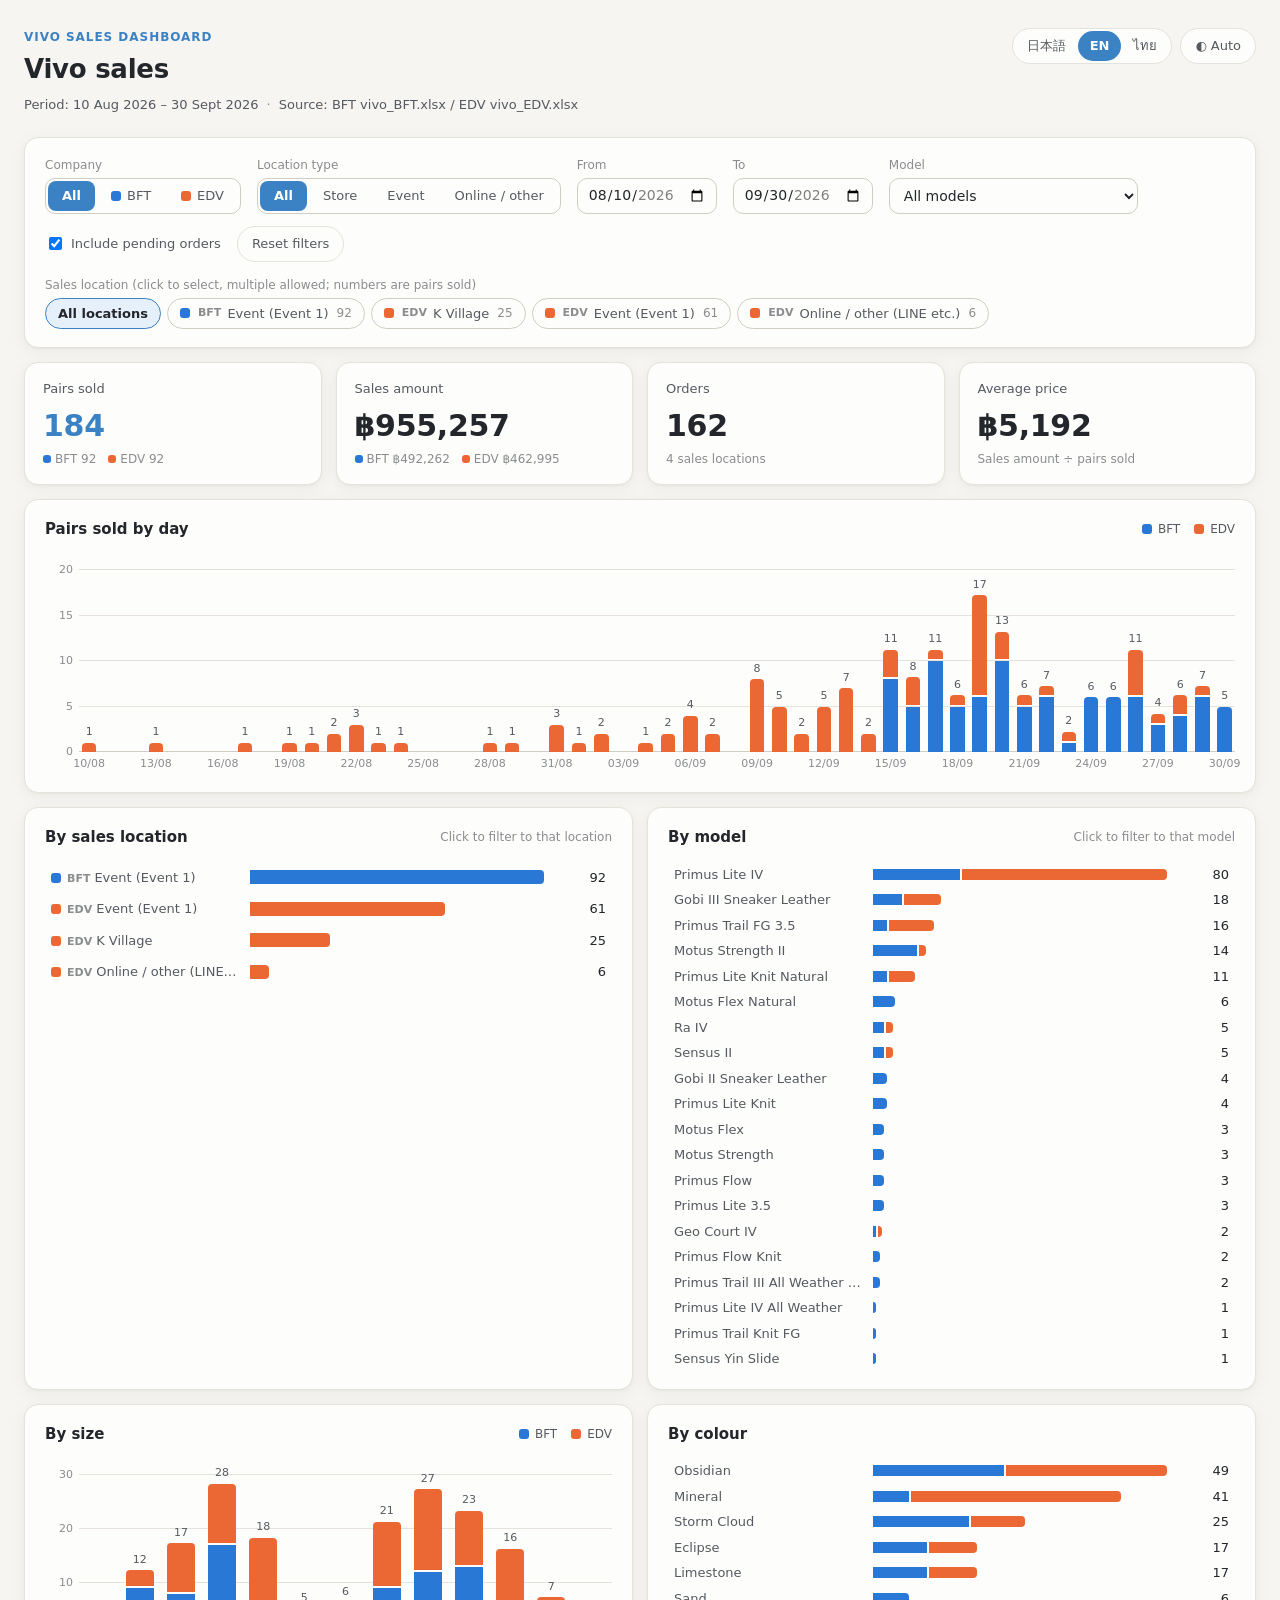
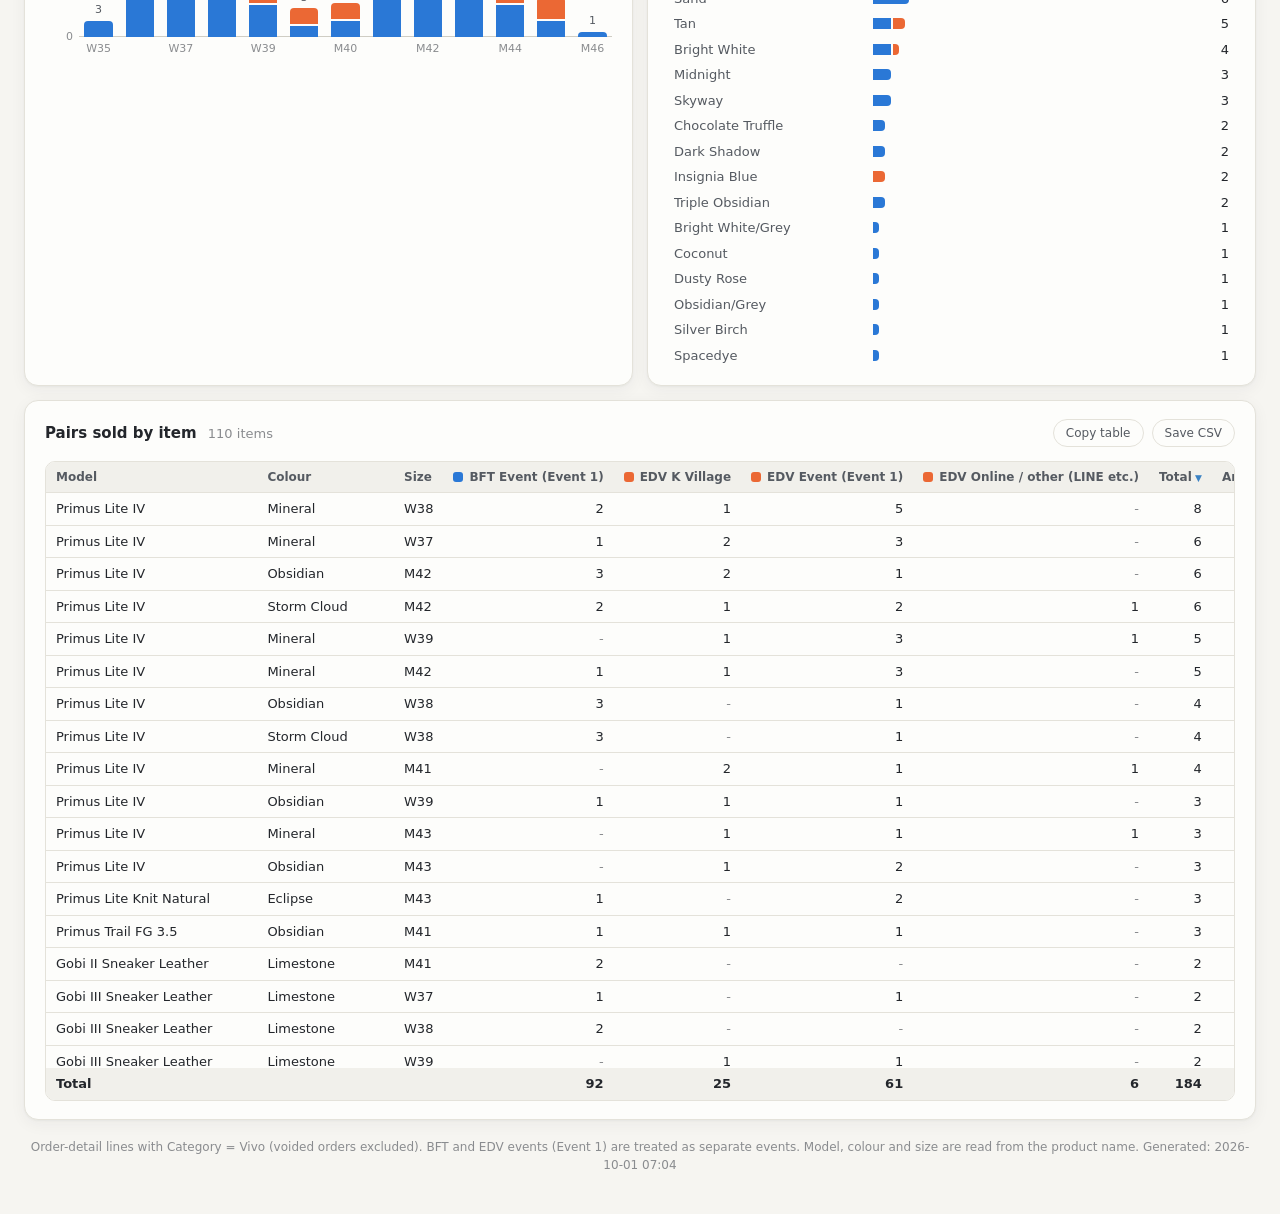
==== src/vivo.html @ 9705f822 "Vivo sales dashboard for BFT and EDV Static dashboard served by Vercel from site/index.html. Shows V" ====
<!doctype html>
<html lang="ja">
<head>
  <meta charset="utf-8">
  <meta name="viewport" content="width=device-width, initial-scale=1">
  <title>Vivo Sales Dashboard</title>
  <meta name="description" content="Vivo sales by company (BFT / EDV) and sales location">
  <link rel="icon" href="data:image/svg+xml,<svg xmlns='http://www.w3.org/2000/svg' viewBox='0 0 32 32'><rect width='32' height='32' rx='8' fill='%23eb6834'/><rect x='7' y='16' width='4' height='9' rx='1.5' fill='white'/><rect x='14' y='10' width='4' height='15' rx='1.5' fill='white'/><rect x='21' y='13' width='4' height='12' rx='1.5' fill='white'/></svg>">
  <link rel="stylesheet" href="style.css?v=20261001">
  <link rel="stylesheet" href="vivo.css?v=20261001">
</head>
<body>
  <div class="page vivo">
    <header class="top">
      <div>
        <p class="eyebrow">Vivo Sales Dashboard</p>
        <h1 data-i18n="h1"></h1>
        <p class="sub"><span id="period" data-i18n="loading"></span><span class="dot">·</span><span id="source"></span></p>
      </div>
      <div class="top-actions">
        <div class="lang-switch" role="group" data-i18n-aria="lang.aria">
          <button type="button" data-lang="ja" lang="ja">日本語</button>
          <button type="button" data-lang="en" lang="en">EN</button>
          <button type="button" data-lang="th" lang="th">ไทย</button>
        </div>
        <button id="themeToggle" class="ghost" type="button" data-i18n-aria="theme.aria">
          <span aria-hidden="true">◐</span> <span id="themeLabel"></span>
        </button>
      </div>
    </header>

    <section class="card vf" role="search" data-i18n-aria="f.aria">
      <div class="vf-row">
        <div class="vf-group">
          <span class="vf-label" data-i18n="f.company"></span>
          <div class="seg" id="segCompany">
            <button type="button" data-v="" data-i18n="all"></button>
            <button type="button" data-v="BFT"><i class="sw" data-co="BFT"></i>BFT</button>
            <button type="button" data-v="EDV"><i class="sw" data-co="EDV"></i>EDV</button>
          </div>
        </div>
        <div class="vf-group">
          <span class="vf-label" data-i18n="f.type"></span>
          <div class="seg" id="segType">
            <button type="button" data-v="" data-i18n="all"></button>
            <button type="button" data-v="store" data-i18n="type.store"></button>
            <button type="button" data-v="event" data-i18n="type.event"></button>
            <button type="button" data-v="online" data-i18n="type.online"></button>
          </div>
        </div>
        <label class="vf-group">
          <span class="vf-label" data-i18n="f.from"></span>
          <input type="date" id="dFrom" class="vf-input">
        </label>
        <label class="vf-group">
          <span class="vf-label" data-i18n="f.to"></span>
          <input type="date" id="dTo" class="vf-input">
        </label>
        <label class="vf-group">
          <span class="vf-label" data-i18n="f.model"></span>
          <select id="fModel" class="vf-input"></select>
        </label>
        <label class="check-toggle"><input type="checkbox" id="incPending" checked> <span data-i18n="f.pending"></span></label>
        <button id="reset" class="ghost" type="button" data-i18n="reset"></button>
      </div>
      <div class="vf-group vf-locs">
        <span class="vf-label"><span data-i18n="f.loc"></span> <span class="hint" data-i18n="f.locHint"></span></span>
        <div class="loc-chips" id="locChips"></div>
      </div>
    </section>

    <section class="kpis">
      <div class="kpi kpi-main">
        <p class="kpi-label" data-i18n="kpi.qty"></p>
        <p class="kpi-value" id="kQty">–</p>
        <p class="kpi-note" id="kQtyNote"></p>
      </div>
      <div class="kpi">
        <p class="kpi-label" data-i18n="kpi.amount"></p>
        <p class="kpi-value" id="kAmt">–</p>
        <p class="kpi-note" id="kAmtNote"></p>
      </div>
      <div class="kpi">
        <p class="kpi-label" data-i18n="kpi.orders"></p>
        <p class="kpi-value" id="kOrders">–</p>
        <p class="kpi-note" id="kOrdersNote"></p>
      </div>
      <div class="kpi">
        <p class="kpi-label" data-i18n="kpi.avg"></p>
        <p class="kpi-value" id="kAvg">–</p>
        <p class="kpi-note" data-i18n="kpi.avgNote"></p>
      </div>
    </section>

    <section class="card vc">
      <div class="card-head">
        <h2 data-i18n="c.daily"></h2>
        <div class="legend" aria-hidden="true">
          <span><i class="sw" data-co="BFT"></i>BFT</span><span><i class="sw" data-co="EDV"></i>EDV</span>
        </div>
      </div>
      <div id="dailyChart" class="vbars"></div>
    </section>

    <section class="charts vgrid">
      <div class="card">
        <div class="card-head">
          <h2 data-i18n="c.loc"></h2>
          <p class="hint" data-i18n="c.locHint"></p>
        </div>
        <div id="locChart" class="bars"></div>
      </div>
      <div class="card">
        <div class="card-head">
          <h2 data-i18n="c.model"></h2>
          <p class="hint" data-i18n="c.modelHint"></p>
        </div>
        <div id="modelChart" class="bars compact"></div>
      </div>
      <div class="card">
        <div class="card-head">
          <h2 data-i18n="c.size"></h2>
          <div class="legend" aria-hidden="true">
            <span><i class="sw" data-co="BFT"></i>BFT</span><span><i class="sw" data-co="EDV"></i>EDV</span>
          </div>
        </div>
        <div id="sizeChart" class="vbars short"></div>
      </div>
      <div class="card">
        <div class="card-head">
          <h2 data-i18n="c.color"></h2>
        </div>
        <div id="colorChart" class="bars compact"></div>
      </div>
    </section>

    <section class="card">
      <div class="card-head">
        <h2><span data-i18n="t.title"></span> <span class="count" id="tCount"></span></h2>
        <div class="head-actions">
          <button id="copyTable" class="ghost small" type="button" data-i18n="copy"></button>
          <button id="dlCsv" class="ghost small" type="button" data-i18n="csv"></button>
        </div>
      </div>
      <div class="vtable-wrap">
        <table class="vtable">
          <thead id="tHead"></thead>
          <tbody id="tBody"></tbody>
          <tfoot id="tFoot"></tfoot>
        </table>
      </div>
    </section>

    <footer class="foot" id="foot"></footer>
  </div>
  <div id="tip" class="tip" role="tooltip" hidden></div>
  <script src="vivo.js?v=20261001"></script>
</body>
</html>
---- src/style.css ----
/* =========================================================
   ダッシュボード部分 (やさしい配色)
   ========================================================= */
:root {
  color-scheme: light;
  --page: #f6f5f1;
  --surface: #fdfdfb;
  --surface-2: #f1f0eb;
  --ink: #23262b;
  --ink-2: #555a61;
  --muted: #8a8c8f;
  --line: #e4e2da;
  --line-strong: #cfcdc4;
  --accent: #3b82c4;
  --accent-soft: #e5f0fb;
  --bar: #6da7ec;
  --bar-hover: #3987e5;
  --crit: #d03b3b;
  --warn: #d99100;
  --shadow: 0 1px 2px rgba(30, 40, 50, .04), 0 4px 16px rgba(30, 40, 50, .05);
  --radius: 14px;
}
@media (prefers-color-scheme: dark) {
  :root:not([data-theme="light"]) {
    color-scheme: dark;
    --page: #121314; --surface: #1b1c1e; --surface-2: #232427;
    --ink: #eceae4; --ink-2: #c3c2b7; --muted: #8d8c86;
    --line: #2d2e30; --line-strong: #3b3c3f;
    --accent: #6da7ec; --accent-soft: #1d2a3a;
    --bar: #3987e5; --bar-hover: #6da7ec;
    --crit: #e66767; --warn: #fab219;
    --shadow: 0 1px 2px rgba(0, 0, 0, .3);
  }
}
:root[data-theme="dark"] {
  color-scheme: dark;
  --page: #121314; --surface: #1b1c1e; --surface-2: #232427;
  --ink: #eceae4; --ink-2: #c3c2b7; --muted: #8d8c86;
  --line: #2d2e30; --line-strong: #3b3c3f;
  --accent: #6da7ec; --accent-soft: #1d2a3a;
  --bar: #3987e5; --bar-hover: #6da7ec;
  --crit: #e66767; --warn: #fab219;
  --shadow: 0 1px 2px rgba(0, 0, 0, .3);
}

* { box-sizing: border-box; }
html, body { margin: 0; }
body {
  background: var(--page);
  color: var(--ink);
  font-family: system-ui, -apple-system, "Segoe UI", "Hiragino Sans", "Noto Sans JP", "Noto Sans Thai", "Leelawadee UI", "Thonburi", sans-serif;
  font-size: 14px;
  line-height: 1.5;
  -webkit-font-smoothing: antialiased;
}
h1, h2, p { margin: 0; }
button, select, input { font: inherit; color: inherit; }

.page { max-width: 1800px; margin: 0 auto; padding: 28px 24px 40px; }

.top { display: flex; justify-content: space-between; align-items: flex-start; gap: 16px; margin-bottom: 22px; }
.top-actions { display: flex; gap: 8px; flex-wrap: wrap; justify-content: flex-end; }
.eyebrow { font-size: 12px; letter-spacing: .08em; text-transform: uppercase; color: var(--accent); font-weight: 600; }
h1 { font-size: 26px; font-weight: 700; margin: 4px 0 6px; letter-spacing: -.01em; }
.sub { color: var(--ink-2); font-size: 13px; }
.alloc-note {
  display: inline-block; margin-top: 8px; font-size: 12px; color: #1f5f3a; background: #e3f4ea;
  border: 1px solid #b7e0c6; border-radius: 999px; padding: 3px 12px;
}
.alloc-note[hidden] { display: none; }
.sub .dot { margin: 0 8px; color: var(--muted); }

.ghost {
  display: inline-flex; align-items: center; gap: 4px;
  background: var(--surface); border: 1px solid var(--line); border-radius: 999px;
  padding: 7px 14px; cursor: pointer; color: var(--ink-2); white-space: nowrap; text-decoration: none; font-size: 13px;
}
.ghost:hover { background: var(--accent-soft); border-color: var(--accent); color: var(--ink); }
.ghost.small { padding: 4px 12px; font-size: 12px; }

.card {
  background: var(--surface); border: 1px solid var(--line); border-radius: var(--radius);
  box-shadow: var(--shadow); padding: 18px 20px;
}
.card-head { display: flex; justify-content: space-between; align-items: center; gap: 12px; flex-wrap: wrap; margin-bottom: 14px; }
.card-head h2 { font-size: 15px; font-weight: 650; }
.hint { font-size: 12px; color: var(--muted); }
.count { font-weight: 500; color: var(--muted); font-size: 13px; margin-left: 6px; }

.head-actions { display: flex; align-items: center; gap: 8px; flex-wrap: wrap; }
.ret-info { font-size: 12px; color: var(--ink-2); background: #fff2cc; border-radius: 999px; padding: 3px 10px; color: #7f6000; }
.ret-info:empty { display: none; }
.primary {
  display: inline-flex; align-items: center; gap: 4px; cursor: pointer; white-space: nowrap;
  background: var(--accent); color: #fff; border: 1px solid var(--accent); border-radius: 999px;
  padding: 7px 18px; font-size: 13px; font-weight: 600;
}
.primary.small { padding: 4px 16px; font-size: 12px; }
.primary:hover:not(:disabled) { filter: brightness(1.08); }
.primary:disabled { background: var(--surface-2); color: var(--muted); border-color: var(--line); cursor: default; }
.save-state { font-size: 12px; color: var(--muted); }
.sync-state { font-size: 12px; color: var(--muted); display: inline-flex; align-items: center; gap: 5px; }
.sync-state::before { content: ""; width: 8px; height: 8px; border-radius: 50%; background: var(--muted); }
.sync-state.shared::before { background: #1f9d55; box-shadow: 0 0 0 3px rgba(31,157,85,.18); }
.sync-state.error { color: var(--crit); }
.sync-state.error::before { background: var(--crit); }
.sync-state.flash { color: #1f7a45; font-weight: 600; }
.save-state.dirty { color: #b45309; font-weight: 600; }
.save-state.dirty::before { content: "● "; }
.ret-hint { font-size: 12px; color: var(--muted); margin: -4px 0 10px; }

/* 言語切り替え */
.lang-switch { display: inline-flex; border: 1px solid var(--line); border-radius: 999px; background: var(--surface); padding: 2px; }
.lang-switch button {
  border: 0; background: none; cursor: pointer; padding: 5px 12px; border-radius: 999px; font-size: 13px; color: var(--ink-2);
}
.lang-switch button:hover { color: var(--ink); background: var(--surface-2); }
.lang-switch button[aria-pressed="true"] { background: var(--accent); color: #fff; font-weight: 600; }

/* 見出しの ▼ フィルター (Excel のオートフィルター風) */
.sheet thead th { position: sticky; }
.sheet .af {
  position: absolute; right: 2px; bottom: 3px; width: 15px; height: 15px; padding: 0; margin: 0;
  display: inline-flex; align-items: center; justify-content: center; cursor: pointer;
  background: #f2f2f2; border: 1px solid #a6a6a6; border-radius: 2px;
}
.sheet .af svg { width: 10px; height: 10px; fill: #404040; }
.sheet .af .af-funnel { display: none; }
.sheet .af:hover { background: #ffffff; }
.sheet .af.on { background: #ffd966; border-color: #bf8f00; }
.sheet .af.on .af-arrow { display: none; }
.sheet .af.on .af-funnel { display: block; }
.sheet thead tr.h1 th[rowspan] { padding-right: 18px; }
.sheet thead tr.h1 th.grp { padding-right: 18px; }  /* 拠点の ▼ (表示する拠点を選ぶ) */
.sheet thead tr.h2 th { padding-right: 18px; }
.sheet thead tr.h2 th.ret-h { padding-right: 3px; }

.af-hint { font-size: 12px; color: var(--muted); margin: -6px 0 10px; }
.chips { display: flex; flex-wrap: wrap; align-items: center; gap: 6px; margin: 0 0 10px; font-size: 12px; }
.chips-label { color: var(--muted); }
.chip {
  display: inline-flex; align-items: center; gap: 4px; background: #fff2cc; color: #5c4600;
  border: 1px solid #f1d27a; border-radius: 999px; padding: 2px 4px 2px 10px;
}
.chip b { font-weight: 600; }
.chip button { border: 0; background: none; cursor: pointer; color: #7f6000; font-size: 14px; line-height: 1; padding: 0 4px; border-radius: 999px; }
.chip button:hover { background: #f1d27a; }
.chip-clear { border: 0; background: none; color: var(--accent); cursor: pointer; font-size: 12px; text-decoration: underline; }

.af-pop {
  position: fixed; z-index: 60; width: 280px; background: var(--surface); color: var(--ink);
  border: 1px solid var(--line-strong); border-radius: 10px; box-shadow: 0 10px 30px rgba(0,0,0,.18);
  padding: 10px; font-size: 13px;
}
.af-head { font-weight: 650; margin-bottom: 8px; }
.af-search { width: 100%; height: 30px; border: 1px solid var(--line-strong); border-radius: 8px; padding: 0 8px; background: var(--surface); margin-bottom: 6px; }
.af-list { max-height: 260px; overflow: auto; border: 1px solid var(--line); border-radius: 8px; padding: 4px 0; }
.af-list label { display: flex; align-items: center; gap: 6px; padding: 3px 10px; cursor: pointer; }
.af-list label:hover { background: var(--surface-2); }
.af-list label[hidden] { display: none; }
.af-list label span { flex: 1; overflow: hidden; text-overflow: ellipsis; white-space: nowrap; }
.af-list label em { font-style: normal; color: var(--muted); font-size: 11px; }
.af-list .af-all { border-bottom: 1px solid var(--line); margin-bottom: 2px; font-weight: 600; }
.af-num { display: flex; flex-direction: column; gap: 6px; padding: 2px 2px 4px; }
.af-num label { display: flex; align-items: center; gap: 6px; cursor: pointer; }
.af-range { display: flex; align-items: center; gap: 6px; padding-left: 22px; }
.af-range input { width: 90px; height: 30px; border: 1px solid var(--line-strong); border-radius: 8px; padding: 0 8px; background: var(--surface); }
.af-foot { display: flex; align-items: center; gap: 6px; margin-top: 10px; }
.af-foot span { flex: 1; }

/* 範囲選択 (Excel と同じ緑の枠) */
.sheet tbody td { cursor: cell; }
.sheet tbody td.sel { background-color: #d9eadf !important; }
.sheet tbody td.ret.sel { background-color: #e6efcf !important; }
.sheet tbody td.sel {
  --st: 0px; --sb: 0px; --sl: 0px; --sr: 0px;
  box-shadow: inset 0 var(--st) 0 #217346, inset 0 calc(-1 * var(--sb)) 0 #217346,
              inset var(--sl) 0 0 #217346, inset calc(-1 * var(--sr)) 0 0 #217346;
}
.sheet tbody td.sel-t { --st: 2px; }
.sheet tbody td.sel-b { --sb: 2px; }
.sheet tbody td.sel-l { --sl: 2px; }
.sheet tbody td.sel-r { --sr: 2px; }
body.selecting, body.selecting * { user-select: none; -webkit-user-select: none; }
.sel-bar {
  position: fixed; left: 50%; bottom: 16px; transform: translateX(-50%); z-index: 70;
  display: flex; align-items: center; gap: 16px; flex-wrap: wrap; justify-content: center;
  background: #217346; color: #fff; border-radius: 999px; padding: 8px 10px 8px 20px;
  box-shadow: 0 8px 24px rgba(0,0,0,.25); font-size: 13px; max-width: calc(100vw - 32px);
}
.sel-bar b { font-size: 15px; font-variant-numeric: tabular-nums; }
.sel-bar .sel-size, .sel-bar .sel-copy { opacity: .75; font-size: 12px; }
.sel-bar.copied .sel-copy { opacity: 1; font-weight: 700; }
.sel-bar button { border: 0; background: rgba(255,255,255,.18); color: #fff; width: 26px; height: 26px; border-radius: 999px; cursor: pointer; font-size: 16px; line-height: 1; }
.sel-bar button:hover { background: rgba(255,255,255,.3); }
@media (max-width: 560px) { .sel-bar .sel-copy { display: none; } }

/* tabs */
.tabs { display: flex; gap: 4px; margin-bottom: 14px; border-bottom: 1px solid var(--line-strong); }
.tab {
  border: 0; background: none; cursor: pointer; padding: 10px 18px; font-size: 14px; font-weight: 600; color: var(--muted);
  border-bottom: 3px solid transparent; margin-bottom: -1px;
}
.tab:hover { color: var(--ink); }
.tab[aria-selected="true"] { color: var(--accent); border-bottom-color: var(--accent); }
.view[hidden] { display: none; }
.view-note { font-size: 12px; color: var(--muted); margin-bottom: 10px; }
.view-note:empty { display: none; }

/* KPI */
.kpis { display: grid; grid-template-columns: repeat(4, minmax(0, 1fr)); gap: 14px; margin-bottom: 14px; }
.kpi {
  display: block; text-align: left; width: 100%;
  background: var(--surface); border: 1px solid var(--line); border-radius: var(--radius); box-shadow: var(--shadow); padding: 16px 18px;
}
.kpi > span { display: block; }
.kpi-btn { cursor: pointer; }
.kpi-btn:hover { border-color: var(--accent); }
.kpi-btn[aria-pressed="true"] { border-color: var(--accent); background: var(--accent-soft); }
.kpi-label { color: var(--ink-2); font-size: 13px; display: flex !important; align-items: center; gap: 6px; }
.kpi-value { font-size: 30px; font-weight: 700; margin: 4px 0 2px; letter-spacing: -.01em; }
.kpi-note { color: var(--muted); font-size: 12px; }
.status-ic { font-size: 11px; }
.status-ic.crit { color: var(--crit); }
.status-ic.warn { color: var(--warn); }

/* charts */
.charts { display: grid; grid-template-columns: minmax(0, 1fr) minmax(0, 1.25fr); gap: 14px; margin-bottom: 14px; }
.bars { display: flex; flex-direction: column; gap: 2px; }
.bar-row {
  display: grid; grid-template-columns: minmax(96px, 34%) 1fr 52px; align-items: center; gap: 10px;
  padding: 5px 6px; border-radius: 8px; cursor: pointer; border: 0; background: none; text-align: left; width: 100%;
}
.bar-row:hover, .bar-row:focus-visible { background: var(--surface-2); outline: none; }
.bar-row.active { background: var(--accent-soft); }
.bar-label { font-size: 13px; color: var(--ink-2); white-space: nowrap; overflow: hidden; text-overflow: ellipsis; }
.bar-track { display: block; height: 14px; }
.bar-fill { display: block; height: 100%; background: var(--bar); border-radius: 0 4px 4px 0; min-width: 2px; transition: width .35s ease, background .15s; }
.bar-row:hover .bar-fill, .bar-row.active .bar-fill { background: var(--bar-hover); }
.bar-val { font-size: 13px; text-align: right; font-variant-numeric: tabular-nums; }
.bars.compact .bar-row { padding: 2px 6px; }
.bars.compact .bar-track { height: 11px; }

/* filters */
.filters { display: flex; flex-wrap: wrap; gap: 10px 12px; align-items: flex-end; margin-bottom: 14px; }
.field { display: flex; flex-direction: column; gap: 4px; min-width: 130px; }
.field.grow { flex: 1 1 220px; }
.field > span { font-size: 12px; color: var(--muted); }
.field input, .field select {
  height: 36px; padding: 0 10px; border: 1px solid var(--line-strong); border-radius: 10px; background: var(--surface);
}
.field input:focus, .field select:focus { outline: 2px solid var(--accent-soft); border-color: var(--accent); }
.filters .ghost { height: 36px; }
.check-toggle { display: inline-flex; align-items: center; gap: 6px; height: 36px; font-size: 13px; color: var(--ink-2); cursor: pointer; white-space: nowrap; }
.check-toggle[hidden] { display: none; }
/* 複数選択のドロップダウン (モデル・カラー・サイズ) */
.ms {
  display: flex; align-items: center; justify-content: space-between; gap: 8px; width: 100%; min-width: 150px; max-width: 240px;
  height: 36px; padding: 0 10px; border: 1px solid var(--line-strong); border-radius: 10px; background: var(--surface);
  cursor: pointer; text-align: left;
}
.ms .ms-val { overflow: hidden; text-overflow: ellipsis; white-space: nowrap; }
.ms svg { width: 10px; height: 10px; fill: var(--ink-2); flex: none; }
.ms:hover { border-color: var(--accent); }
.ms.on { border-color: #bf8f00; background: #fff8e1; color: #5c4600; font-weight: 600; }
:root[data-theme="dark"] .ms.on { background: #3a3020; color: #fde9a8; }

.tip {
  position: fixed; pointer-events: none; z-index: 50; background: var(--ink); color: var(--surface);
  padding: 7px 10px; border-radius: 8px; font-size: 12px; line-height: 1.45; box-shadow: 0 6px 20px rgba(0,0,0,.18);
  max-width: 260px;
}
.foot { color: var(--muted); font-size: 12px; margin-top: 18px; text-align: center; }

/* =========================================================
   在庫表: Store_Stock_*.xlsx「VFF Shoes Stock」シートの書式をそのまま再現
   (ダークモードでも Excel と同じ白地のまま)
   ========================================================= */
.sheet {
  --x-header: #1f4e78;      /* 見出し (Quantity) */
  --x-header-ret: #bf8f00;  /* 見出し (Return) */
  --x-ret-fill: #fff2cc;    /* Return 列 */
  --x-ret-ink: #0000ff;
  --x-total-fill: #d9e1f2;  /* Total 行 */
  --x-row-border: #d9d9d9;  /* 行の下罫線 */
  --x-gridline: #e1e1e1;    /* Excel の枠線 */
  --row-h: 20px;            /* 14.5pt */
  --head-h: 27px;           /* 20pt */
  --title-h: 25px;          /* 18.5pt */

  color-scheme: light;
  background: #ffffff;
  color: #000000;
  font-family: Calibri, Carlito, "Segoe UI", Arial, sans-serif;
  font-size: 11pt;
  line-height: 1;
  border: 1px solid var(--line-strong);
}
/* 画面幅に収まるよう JS で zoom を設定 (縦・横ともスクロールなし) */
.sheet table { zoom: var(--fit, 1); }
.sheet table { border-collapse: separate; border-spacing: 0; table-layout: fixed; width: max-content; }
.sheet th, .sheet td {
  height: var(--row-h);
  padding: 0 3px;
  white-space: nowrap;
  overflow: hidden;
  border-right: 1px solid var(--x-gridline);
  border-bottom: 1px solid var(--x-row-border);
}
.sheet td.c { text-align: center; }
.sheet td.b { font-weight: 700; }
.sheet td.ret { background: var(--x-ret-fill); color: var(--x-ret-ink); }
.sheet td.ret { padding: 0; }
/* Excel で黄色に塗られていたマス */
.sheet td.hl, .sheet td.ret.hl { background: #ffff00; }
.sheet .ret-in {
  display: block; width: 100%; height: calc(var(--row-h) - 1px); margin: 0; padding: 0 3px;
  border: 0; background: transparent; color: var(--x-ret-ink);
  font: inherit; text-align: center; cursor: cell;
}
.sheet .ret-in:hover { background: #ffe699; }
.sheet .ret-in:focus { outline: 2px solid #217346; outline-offset: -2px; background: #ffffff; cursor: text; }
.sheet .ret-in.invalid { outline: 2px solid #d03b3b; outline-offset: -2px; }

/* ウィンドウ枠の固定 (A5): 1〜4 行目は常に表示 */
.sheet thead tr.title th, .sheet thead tr.asof th {
  position: sticky; z-index: 3; background: #ffffff; text-align: left; font-weight: 400;
  border-right: 0; border-bottom: 1px solid var(--x-gridline);
}
.sheet thead tr.title th { top: 0; height: var(--title-h); font-size: 14pt; font-weight: 700; }
.sheet thead tr.asof th { top: var(--title-h); }
.sheet thead tr.h1 th, .sheet thead tr.h2 th {
  position: sticky; z-index: 2; height: var(--head-h);
  background: var(--x-header); color: #ffffff; font-weight: 700; text-align: center; vertical-align: middle;
  border-right: 1px solid #ffffff; border-bottom: 1px solid #ffffff;
}
.sheet thead tr.h1 th { top: calc(var(--title-h) + var(--row-h)); }
.sheet thead tr.h2 th { top: calc(var(--title-h) + var(--row-h) + var(--head-h)); }
.sheet thead tr.h2 th.ret-h { background: var(--x-header-ret); }
.sheet thead tr.h2 th.rate-h, .sheet thead tr.h2 th.mos-h { background: #2f75b5; font-size: 8.5pt; white-space: normal; line-height: 1.05; padding: 0 1px; }
.sheet td.rate { color: #1f4e78; }
/* 画面用に列を狭くしたので見出しは小さめ・折り返し可 */
.sheet thead tr.h1 th.grp { font-size: 9.5pt; white-space: normal; line-height: 1.05; padding: 0 2px; }
.sheet thead tr.h2 th { font-size: 9pt; padding-left: 1px; }
.sheet thead tr.h2 th.ret-h { padding: 0 1px; }
.sheet tbody td { padding: 0 2px; }
.sheet tbody td.ret { padding: 0; }
.sheet .ret-in { padding: 0 1px; }
.sheet td.mos { color: #1f4e78; font-style: italic; }
.sheet tr.total td { background: var(--x-total-fill); font-weight: 700; }
.sheet td.empty { text-align: center; color: #595959; height: 40px; }

@media (max-width: 960px) {
  .charts { grid-template-columns: 1fr; }
  .kpis { grid-template-columns: repeat(2, minmax(0, 1fr)); }
}
@media (max-width: 560px) {
  .page { padding: 18px 16px 32px; }
  h1 { font-size: 21px; }
  .kpi-value { font-size: 24px; }
  .card { padding: 14px; }
  .field { min-width: calc(50% - 6px); flex: 1 1 calc(50% - 6px); }
  .field.grow { flex-basis: 100%; }
  .top { flex-direction: column; }
  .top-actions { justify-content: flex-start; }
}

@media print {
  body { background: #fff; }
  .top-actions, .kpis, .charts, .filters, #dlCsv, .foot { display: none; }
  .card { border: 0; box-shadow: none; padding: 0; }
  .sel-bar, .tabs, .view-note, .ret-hint, .af-hint, .chips, .head-actions, .sheet .af { display: none; }
  #view-table { display: block !important; }
  .sheet { border: 0; }
  .sheet thead th { position: static; }
  .sheet th, .sheet td { -webkit-print-color-adjust: exact; print-color-adjust: exact; }
}
[hidden] { display: none !important; }

/* 拠点フィルター: Store Total の前に区切り線 */
.af-list label.af-sep { border-top: 1px solid var(--line); margin-top: 4px; padding-top: 6px; }
.af-note { margin: 6px 0 0; font-size: 12px; color: var(--muted); line-height: 1.4; }

/* 詳細タブ: 在庫一覧の使い方 */
.guide { margin-bottom: 16px; }
.guide h2 { font-size: 15px; margin: 0 0 8px; }
.guide .alloc-note { margin: 0 0 12px; }
.guide-list { margin: 0; padding-left: 20px; font-size: 13px; color: var(--ink-2); line-height: 1.6; }
.guide-list li + li { margin-top: 4px; }

/* 返品の受領 */
.recv-btn {
  border: 1px solid #b7e0c6; background: #e3f4ea; color: #1f5f3a; border-radius: 999px;
  font: inherit; font-size: 12px; font-weight: 600; padding: 5px 12px; cursor: pointer;
}
.recv-btn:hover { background: #d2ecdc; }
.recv-btn[hidden] { display: none; }
.recv-dlg {
  width: min(720px, calc(100vw - 32px)); max-height: calc(100vh - 48px); padding: 0;
  border: 1px solid var(--line); border-radius: 14px; background: var(--surface); color: var(--ink);
  box-shadow: 0 16px 48px rgba(0,0,0,.25);
}
.recv-dlg::backdrop { background: rgba(20, 24, 30, .35); }
.recv-inner { display: flex; flex-direction: column; max-height: calc(100vh - 50px); }
.recv-head { display: flex; justify-content: space-between; align-items: center; padding: 16px 20px 0; }
.recv-head h2 { margin: 0; font-size: 18px; }
.recv-x { border: 0; background: none; font-size: 22px; line-height: 1; cursor: pointer; color: var(--ink-2); }
.recv-note { margin: 8px 20px 0; font-size: 13px; color: var(--ink-2); line-height: 1.55; }
.recv-warn { margin: 8px 20px 0; font-size: 13px; color: #8a5a00; background: #fff4d6; border: 1px solid #f0d68a; border-radius: 8px; padding: 6px 10px; }
.recv-warn[hidden] { display: none; }
.recv-body { overflow: auto; padding: 4px 20px 8px; flex: 1; }
.recv-body h3 { font-size: 14px; margin: 14px 0 6px; }
.recv-empty { font-size: 13px; color: var(--muted); }
.link-btn { border: 0; background: none; color: var(--accent); cursor: pointer; font: inherit; font-size: 12px; text-decoration: underline; }
.recv-foot { display: flex; align-items: center; gap: 8px; padding: 12px 20px 16px; border-top: 1px solid var(--line); }
.recv-sel { margin-right: auto; font-size: 13px; color: var(--ink-2); }
.recv-foot[hidden] { display: none; }
.recv-step { font-size: 13px; color: var(--ink); margin: 12px 0 8px; font-weight: 600; }
.recv-stores { display: grid; gap: 8px; }
.recv-storebtn {
  display: grid; grid-template-columns: 1fr auto 16px; grid-template-rows: auto auto; column-gap: 12px; align-items: center;
  text-align: left; width: 100%; padding: 12px 14px; border: 1px solid var(--line); border-radius: 10px;
  background: var(--surface); color: var(--ink); font: inherit; cursor: pointer;
}
.recv-storebtn:hover { border-color: var(--accent); background: var(--accent-soft, #eef5fc); }
.recv-storebtn b { font-size: 15px; }
.recv-storebtn .recv-pend { font-size: 13px; font-weight: 700; color: #8a5a00; }
.recv-storebtn .recv-doneinfo { grid-column: 1 / 3; font-size: 12px; color: var(--muted); }
.recv-storebtn .recv-go { grid-row: 1 / 3; grid-column: 3; font-size: 22px; color: var(--muted); }
.recv-nav { display: flex; align-items: center; gap: 12px; margin-top: 10px; padding-bottom: 8px; border-bottom: 1px solid var(--line); }
.recv-nav b { font-size: 16px; }
.recv-nav .recv-count { margin-left: auto; font-size: 13px; color: #8a5a00; font-weight: 700; }
.recv-selall { display: inline-flex; align-items: center; gap: 6px; font-size: 13px; margin-bottom: 6px; cursor: pointer; }
.recv-model { border: 1px solid var(--line); border-radius: 10px; margin-bottom: 8px; overflow: hidden; }
.recv-mhead { display: flex; align-items: center; padding: 8px 12px; background: var(--surface-2); }
.recv-mhead label { display: flex; align-items: center; gap: 8px; cursor: pointer; }
.recv-mhead .recv-count { margin-left: auto; font-size: 12px; color: var(--muted); }
.recv-tbl { width: 100%; border-collapse: collapse; font-size: 13px; }
.recv-tbl th { font-size: 11px; font-weight: 600; color: var(--muted); text-align: left; padding: 4px 8px; }
.recv-tbl td { padding: 5px 8px; border-top: 1px solid var(--line); }
.recv-tbl td:first-child, .recv-tbl th:first-child { width: 28px; padding-left: 12px; }
.recv-tbl td.c { text-align: center; } .recv-tbl th:nth-child(3) { text-align: center; }
.recv-tbl td.n, .recv-tbl th:last-child { text-align: right; padding-right: 14px; width: 60px; }
.recv-tbl td.n { font-weight: 700; }
.recv-tbl label { cursor: pointer; display: block; }
.recv-tbl tr:has(input:checked) td { background: #e3f4ea; }
.recv-done { margin-top: 12px; border: 1px solid var(--line); border-radius: 10px; }
.recv-done summary { padding: 8px 12px; cursor: pointer; font-size: 13px; color: var(--ink-2); }
.recv-done ul { list-style: none; margin: 0; padding: 0 12px 8px; }
.recv-done li { display: flex; align-items: center; gap: 10px; padding: 4px 0; border-top: 1px solid var(--line); font-size: 13px; }
.recv-done li > span { flex: 1; }
.recv-done li em { font-style: normal; font-weight: 700; }
---- src/vivo.css ----
/* Vivo 販売ダッシュボード (vivo.html)。基本の配色・部品は style.css を使う */
:root { --co-bft: #2a78d6; --co-edv: #eb6834; }
@media (prefers-color-scheme: dark) {
  :root:not([data-theme="light"]) { --co-bft: #3987e5; --co-edv: #d95926; }
}
:root[data-theme="dark"] { --co-bft: #3987e5; --co-edv: #d95926; }

.sw { display: inline-block; width: 10px; height: 10px; border-radius: 3px; margin-right: 6px; vertical-align: -1px; flex: none; }
.sw[data-co="BFT"] { background: var(--co-bft); }
.sw[data-co="EDV"] { background: var(--co-edv); }
.legend { display: flex; gap: 14px; font-size: 12px; color: var(--ink-2); }

/* フィルター */
.vf { margin-bottom: 14px; display: flex; flex-direction: column; gap: 14px; }
.vf-row { display: flex; flex-wrap: wrap; gap: 12px 16px; align-items: flex-end; }
.vf-group { display: flex; flex-direction: column; gap: 4px; }
.vf-label { font-size: 12px; color: var(--muted); }
.vf-input { height: 36px; padding: 0 10px; border: 1px solid var(--line-strong); border-radius: 10px; background: var(--surface); min-width: 140px; }
.vf-input:focus { outline: 2px solid var(--accent-soft); border-color: var(--accent); }
.vf .ghost { height: 36px; }
.seg { display: inline-flex; flex-wrap: wrap; border: 1px solid var(--line-strong); border-radius: 10px; background: var(--surface); padding: 2px; gap: 2px; }
.seg button {
  display: inline-flex; align-items: center; border: 0; background: none; cursor: pointer;
  height: 30px; padding: 0 14px; border-radius: 8px; font-size: 13px; color: var(--ink-2); white-space: nowrap;
}
.seg button:hover { background: var(--surface-2); color: var(--ink); }
.seg button[aria-pressed="true"] { background: var(--accent); color: #fff; font-weight: 600; }
.seg button[aria-pressed="true"] .sw { box-shadow: 0 0 0 2px #fff; }
.loc-chips { display: flex; flex-wrap: wrap; gap: 6px; }
.loc-chip {
  display: inline-flex; align-items: center; gap: 2px; cursor: pointer; font-size: 13px;
  border: 1px solid var(--line-strong); background: var(--surface); color: var(--ink-2);
  border-radius: 999px; padding: 5px 12px;
}
.loc-chip:hover { border-color: var(--accent); }
.loc-chip[aria-pressed="true"] { background: var(--accent-soft); border-color: var(--accent); color: var(--ink); font-weight: 600; }
.loc-chip .co { font-size: 11px; color: var(--muted); font-weight: 600; margin-right: 4px; }
.loc-chip .n { font-size: 12px; color: var(--muted); margin-left: 6px; font-variant-numeric: tabular-nums; font-weight: 400; }
.loc-chip.all { font-weight: 600; }

.kpi-main .kpi-value { color: var(--accent); }
.kpi-note .sw { width: 8px; height: 8px; margin-right: 4px; vertical-align: 0; }
.kpi-note .co-split { margin-right: 12px; white-space: nowrap; }

.vc { margin-bottom: 14px; }
.vgrid { grid-template-columns: minmax(0, 1fr) minmax(0, 1fr); }

/* 縦棒 (日別・サイズ別)。会社ごとに積み上げ、間に 2px のすき間 */
.vbars { position: relative; height: 220px; padding: 0 0 22px 34px; }
.vbars.short { height: 200px; }
.vbars .grid { position: absolute; left: 34px; right: 0; border-top: 1px solid var(--line); }
.vbars .grid span { position: absolute; left: -34px; top: -8px; width: 28px; text-align: right; font-size: 11px; color: var(--muted); font-variant-numeric: tabular-nums; }
.vbars .grid.base { border-top-color: var(--line-strong); }
.vbars .cols { position: relative; display: flex; align-items: flex-end; height: 100%; gap: 2px; }
.vbars .col { flex: 1 1 0; min-width: 0; height: 100%; display: flex; flex-direction: column; justify-content: flex-end; align-items: center; gap: 2px; position: relative; cursor: default; }
.vbars .col:hover { background: var(--surface-2); border-radius: 4px 4px 0 0; }
.vbars .seg-b { width: 72%; max-width: 30px; }
.vbars .seg-b[data-co="BFT"] { background: var(--co-bft); }
.vbars .seg-b[data-co="EDV"] { background: var(--co-edv); }
.vbars .seg-b.cap { border-radius: 4px 4px 0 0; }
.vbars .xl { position: absolute; bottom: -20px; font-size: 11px; color: var(--muted); white-space: nowrap; }
.vbars .vtot { font-size: 11px; color: var(--ink-2); font-variant-numeric: tabular-nums; }

/* 横棒 (会社別に積み上げ) */
.bar-row.static { cursor: default; }
.bar-row.static:hover { background: var(--surface-2); }
.bar-track.stack { display: flex; gap: 2px; }
.bar-track.stack .bar-fill { border-radius: 0; transition: width .35s ease; }
.bar-track.stack .bar-fill:last-child { border-radius: 0 4px 4px 0; }
.bar-fill[data-co="BFT"] { background: var(--co-bft); }
.bar-fill[data-co="EDV"] { background: var(--co-edv); }
.bar-row:hover .bar-fill[data-co], .bar-row.active .bar-fill[data-co] { filter: brightness(1.08); }
.bar-label .co { font-size: 11px; color: var(--muted); font-weight: 600; margin-right: 4px; }
.empty-note { color: var(--muted); font-size: 13px; padding: 20px 0; text-align: center; }

/* 明細表 */
.vtable-wrap { overflow: auto; max-height: 640px; border: 1px solid var(--line); border-radius: 10px; }
.vtable { border-collapse: collapse; width: 100%; font-size: 13px; }
.vtable th, .vtable td { padding: 6px 10px; border-bottom: 1px solid var(--line); text-align: left; white-space: nowrap; }
.vtable thead th { font-size: 12px; color: var(--ink-2); font-weight: 600; background: var(--surface-2); position: sticky; top: 0; cursor: pointer; user-select: none; }
.vtable thead th:hover { color: var(--ink); }
.vtable thead th[aria-sort]::after { content: " ▼"; font-size: 9px; color: var(--accent); }
.vtable thead th[aria-sort="ascending"]::after { content: " ▲"; }
.vtable .num { text-align: right; font-variant-numeric: tabular-nums; }
.vtable td.zero { color: var(--muted); }
.vtable tfoot td { font-weight: 700; background: var(--surface-2); border-bottom: 0; position: sticky; bottom: 0; }
.vtable tbody tr:hover td { background: var(--surface-2); }

@media (max-width: 960px) {
  .vgrid { grid-template-columns: minmax(0, 1fr); }
}
@media (max-width: 560px) {
  .vf-row { gap: 10px; }
  .vf-group { width: 100%; }
  .vf-row label.vf-group { width: calc(50% - 5px); }
  .vf-input { min-width: 0; width: 100%; }
  .seg { width: 100%; }
  .seg button { flex: 1 1 auto; justify-content: center; padding: 0 8px; }
  .vbars { padding-left: 28px; }
  .vbars .grid { left: 28px; }
  .vbars .grid span { left: -28px; width: 24px; }
  .vbars .vtot { display: none; }
}
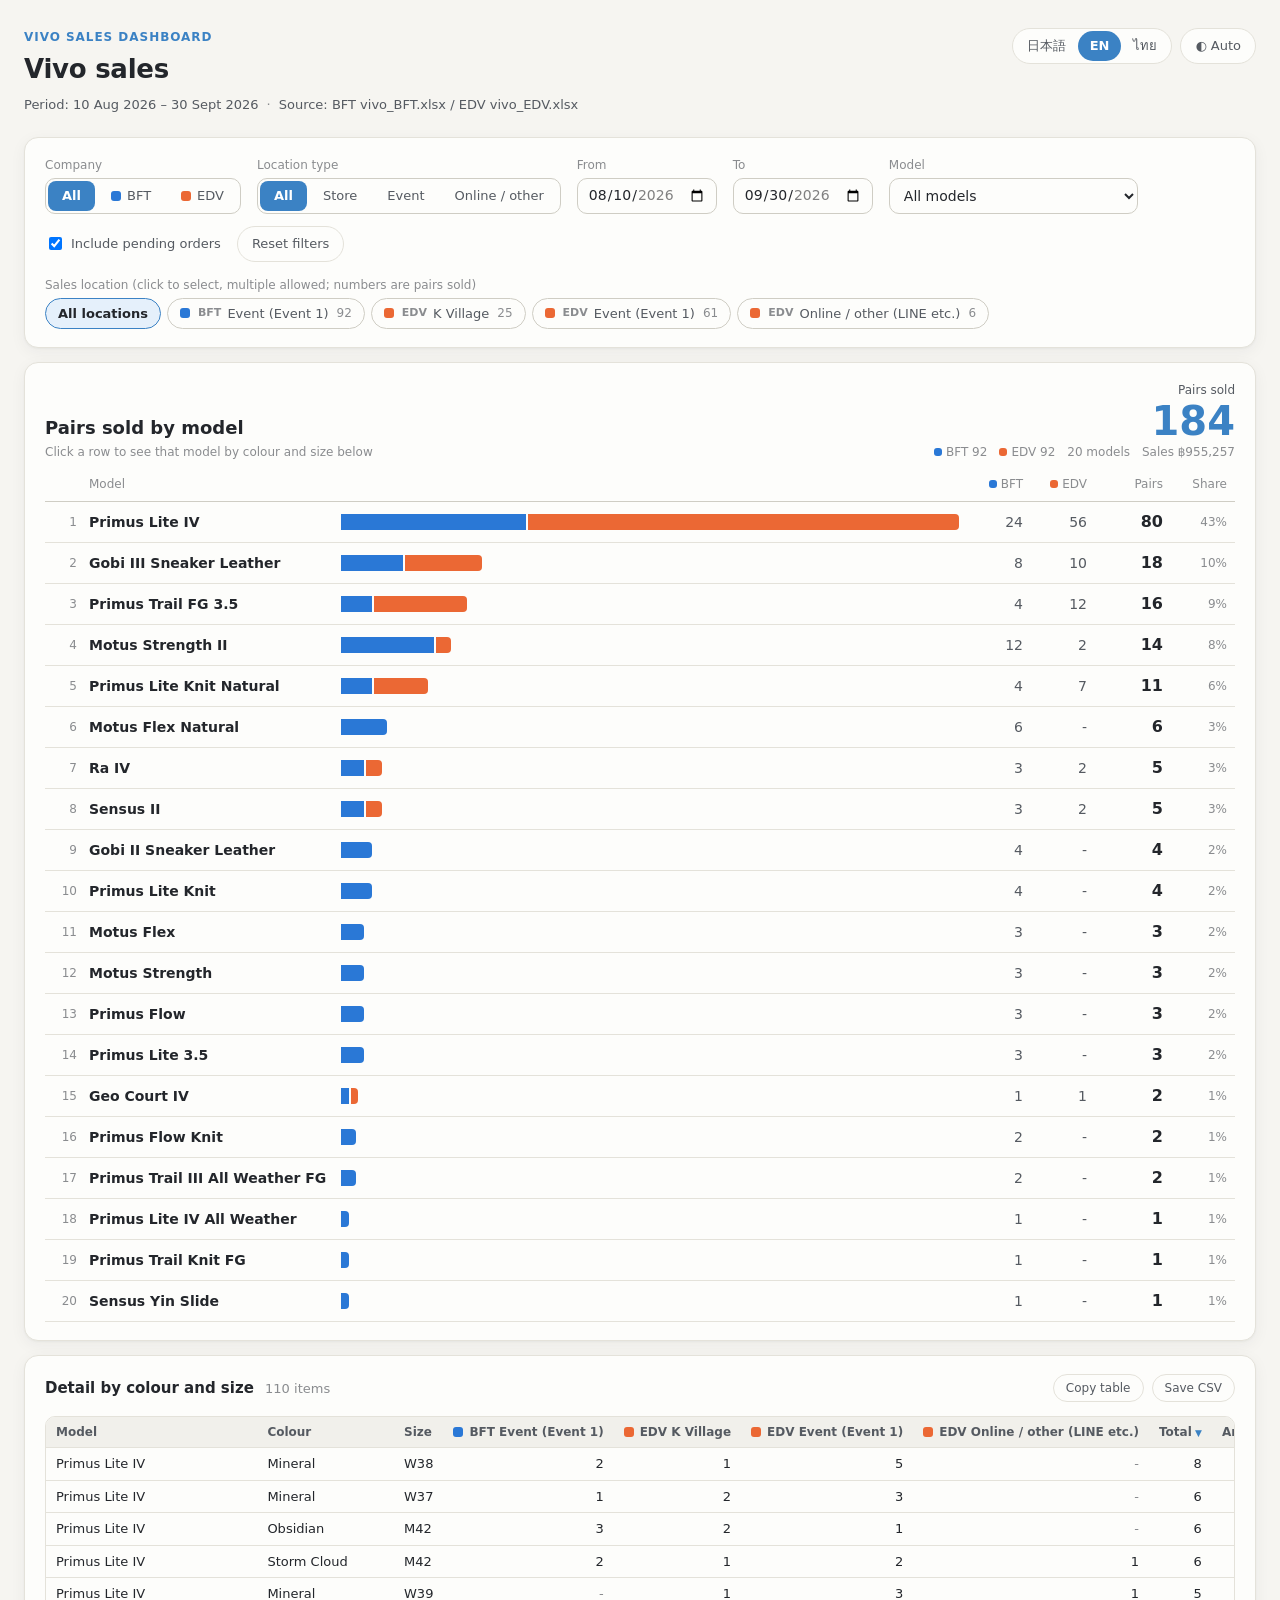
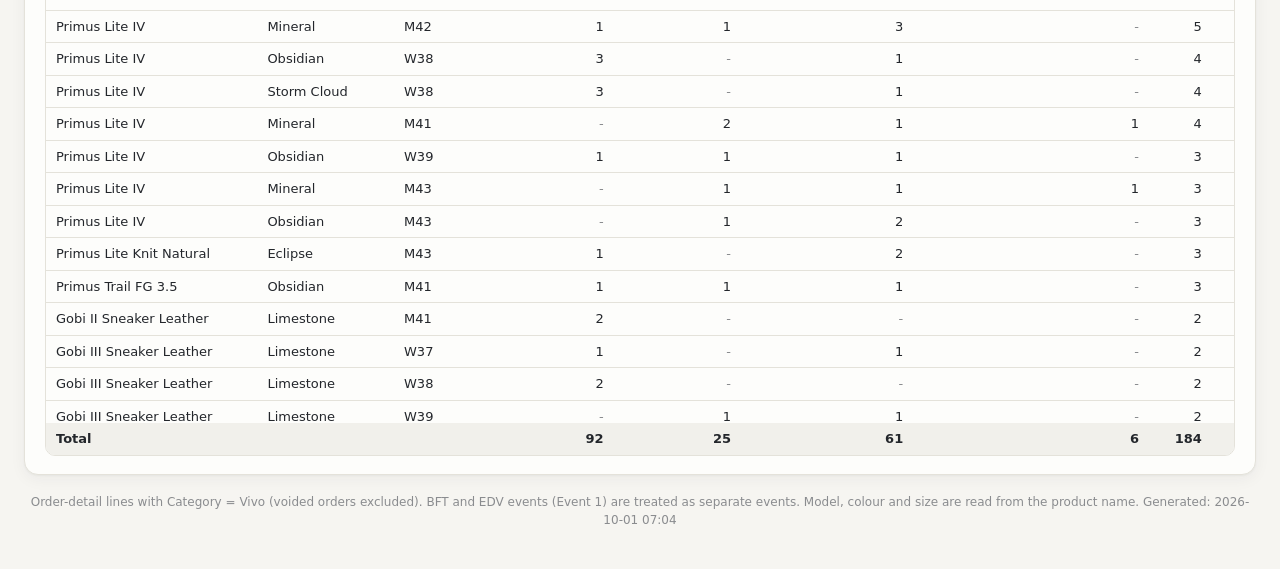
==== commit d8dac092: "Focus the dashboard on pairs sold per model Replace the daily, location, size and colour charts and " ====
--- a/src/vivo.html
+++ b/src/vivo.html
@@ -69,74 +69,24 @@
       </div>
     </section>
 
-    <section class="kpis">
-      <div class="kpi kpi-main">
-        <p class="kpi-label" data-i18n="kpi.qty"></p>
-        <p class="kpi-value" id="kQty">–</p>
-        <p class="kpi-note" id="kQtyNote"></p>
-      </div>
-      <div class="kpi">
-        <p class="kpi-label" data-i18n="kpi.amount"></p>
-        <p class="kpi-value" id="kAmt">–</p>
-        <p class="kpi-note" id="kAmtNote"></p>
-      </div>
-      <div class="kpi">
-        <p class="kpi-label" data-i18n="kpi.orders"></p>
-        <p class="kpi-value" id="kOrders">–</p>
-        <p class="kpi-note" id="kOrdersNote"></p>
-      </div>
-      <div class="kpi">
-        <p class="kpi-label" data-i18n="kpi.avg"></p>
-        <p class="kpi-value" id="kAvg">–</p>
-        <p class="kpi-note" data-i18n="kpi.avgNote"></p>
-      </div>
-    </section>
-
-    <section class="card vc">
-      <div class="card-head">
-        <h2 data-i18n="c.daily"></h2>
-        <div class="legend" aria-hidden="true">
-          <span><i class="sw" data-co="BFT"></i>BFT</span><span><i class="sw" data-co="EDV"></i>EDV</span>
+    <section class="card mcard">
+      <div class="mcard-head">
+        <div>
+          <h2 data-i18n="m.title"></h2>
+          <p class="hint" data-i18n="m.hint"></p>
+        </div>
+        <div class="mtotal">
+          <p class="mtotal-label" data-i18n="kpi.qty"></p>
+          <p class="mtotal-value" id="kQty">–</p>
+          <p class="kpi-note" id="kQtyNote"></p>
         </div>
       </div>
-      <div id="dailyChart" class="vbars"></div>
-    </section>
-
-    <section class="charts vgrid">
-      <div class="card">
-        <div class="card-head">
-          <h2 data-i18n="c.loc"></h2>
-          <p class="hint" data-i18n="c.locHint"></p>
-        </div>
-        <div id="locChart" class="bars"></div>
-      </div>
-      <div class="card">
-        <div class="card-head">
-          <h2 data-i18n="c.model"></h2>
-          <p class="hint" data-i18n="c.modelHint"></p>
-        </div>
-        <div id="modelChart" class="bars compact"></div>
-      </div>
-      <div class="card">
-        <div class="card-head">
-          <h2 data-i18n="c.size"></h2>
-          <div class="legend" aria-hidden="true">
-            <span><i class="sw" data-co="BFT"></i>BFT</span><span><i class="sw" data-co="EDV"></i>EDV</span>
-          </div>
-        </div>
-        <div id="sizeChart" class="vbars short"></div>
-      </div>
-      <div class="card">
-        <div class="card-head">
-          <h2 data-i18n="c.color"></h2>
-        </div>
-        <div id="colorChart" class="bars compact"></div>
-      </div>
+      <div id="modelList" class="mlist"></div>
     </section>
 
     <section class="card">
       <div class="card-head">
-        <h2><span data-i18n="t.title"></span> <span class="count" id="tCount"></span></h2>
+        <h2><span data-i18n="t.title"></span><span id="tTitleModel"></span> <span class="count" id="tCount"></span></h2>
         <div class="head-actions">
           <button id="copyTable" class="ghost small" type="button" data-i18n="copy"></button>
           <button id="dlCsv" class="ghost small" type="button" data-i18n="csv"></button>
@@ -153,7 +103,6 @@
 
     <footer class="foot" id="foot"></footer>
   </div>
-  <div id="tip" class="tip" role="tooltip" hidden></div>
   <script src="vivo.js?v=20261001"></script>
 </body>
 </html>
--- a/src/vivo.css
+++ b/src/vivo.css
@@ -8,7 +8,6 @@
 .sw { display: inline-block; width: 10px; height: 10px; border-radius: 3px; margin-right: 6px; vertical-align: -1px; flex: none; }
 .sw[data-co="BFT"] { background: var(--co-bft); }
 .sw[data-co="EDV"] { background: var(--co-edv); }
-.legend { display: flex; gap: 14px; font-size: 12px; color: var(--ink-2); }
 
 /* フィルター */
 .vf { margin-bottom: 14px; display: flex; flex-direction: column; gap: 14px; }
@@ -38,40 +37,44 @@
 .loc-chip .n { font-size: 12px; color: var(--muted); margin-left: 6px; font-variant-numeric: tabular-nums; font-weight: 400; }
 .loc-chip.all { font-weight: 600; }
 
-.kpi-main .kpi-value { color: var(--accent); }
 .kpi-note .sw { width: 8px; height: 8px; margin-right: 4px; vertical-align: 0; }
 .kpi-note .co-split { margin-right: 12px; white-space: nowrap; }
+.empty-note { color: var(--muted); font-size: 13px; padding: 20px 0; text-align: center; }
 
-.vc { margin-bottom: 14px; }
-.vgrid { grid-template-columns: minmax(0, 1fr) minmax(0, 1fr); }
-
-/* 縦棒 (日別・サイズ別)。会社ごとに積み上げ、間に 2px のすき間 */
-.vbars { position: relative; height: 220px; padding: 0 0 22px 34px; }
-.vbars.short { height: 200px; }
-.vbars .grid { position: absolute; left: 34px; right: 0; border-top: 1px solid var(--line); }
-.vbars .grid span { position: absolute; left: -34px; top: -8px; width: 28px; text-align: right; font-size: 11px; color: var(--muted); font-variant-numeric: tabular-nums; }
-.vbars .grid.base { border-top-color: var(--line-strong); }
-.vbars .cols { position: relative; display: flex; align-items: flex-end; height: 100%; gap: 2px; }
-.vbars .col { flex: 1 1 0; min-width: 0; height: 100%; display: flex; flex-direction: column; justify-content: flex-end; align-items: center; gap: 2px; position: relative; cursor: default; }
-.vbars .col:hover { background: var(--surface-2); border-radius: 4px 4px 0 0; }
-.vbars .seg-b { width: 72%; max-width: 30px; }
-.vbars .seg-b[data-co="BFT"] { background: var(--co-bft); }
-.vbars .seg-b[data-co="EDV"] { background: var(--co-edv); }
-.vbars .seg-b.cap { border-radius: 4px 4px 0 0; }
-.vbars .xl { position: absolute; bottom: -20px; font-size: 11px; color: var(--muted); white-space: nowrap; }
-.vbars .vtot { font-size: 11px; color: var(--ink-2); font-variant-numeric: tabular-nums; }
-
-/* 横棒 (会社別に積み上げ) */
-.bar-row.static { cursor: default; }
-.bar-row.static:hover { background: var(--surface-2); }
-.bar-track.stack { display: flex; gap: 2px; }
-.bar-track.stack .bar-fill { border-radius: 0; transition: width .35s ease; }
-.bar-track.stack .bar-fill:last-child { border-radius: 0 4px 4px 0; }
-.bar-fill[data-co="BFT"] { background: var(--co-bft); }
-.bar-fill[data-co="EDV"] { background: var(--co-edv); }
-.bar-row:hover .bar-fill[data-co], .bar-row.active .bar-fill[data-co] { filter: brightness(1.08); }
-.bar-label .co { font-size: 11px; color: var(--muted); font-weight: 600; margin-right: 4px; }
-.empty-note { color: var(--muted); font-size: 13px; padding: 20px 0; text-align: center; }
+/* モデル別の販売数量 (主役) */
+.mcard { margin-bottom: 14px; }
+.mcard-head { display: flex; justify-content: space-between; align-items: flex-end; gap: 12px 24px; flex-wrap: wrap; margin-bottom: 14px; }
+.mcard-head h2 { font-size: 18px; font-weight: 700; margin-bottom: 2px; }
+.mtotal { text-align: right; }
+.mtotal-label { font-size: 12px; color: var(--ink-2); }
+.mtotal-value { font-size: 40px; font-weight: 700; line-height: 1.1; color: var(--accent); font-variant-numeric: tabular-nums; }
+.mtotal .kpi-note .co-split:last-child { margin-right: 0; }
+.mlist { display: flex; flex-direction: column; }
+.mrow {
+  display: grid; align-items: center; gap: 4px 12px; width: 100%; text-align: left;
+  grid-template-columns: 24px minmax(150px, 240px) minmax(0, 1fr) repeat(var(--co-cols), 52px) 64px 52px;
+  padding: 8px 8px; border: 0; border-bottom: 1px solid var(--line); background: none; font-size: 14px; cursor: pointer; border-radius: 0;
+}
+.mlist.cols-2 { --co-cols: 2; }
+.mlist.cols-0 { --co-cols: 0; }
+.mlist.cols-0 .mrow { grid-template-columns: 24px minmax(150px, 240px) minmax(0, 1fr) 64px 52px; }
+.mrow:hover { background: var(--surface-2); }
+.mrow:focus-visible { outline: 2px solid var(--accent); outline-offset: -2px; }
+.mrow.active { background: var(--accent-soft); }
+.mrow.mhead { cursor: default; font-size: 12px; color: var(--muted); padding-top: 0; border-bottom-color: var(--line-strong); }
+.mrow.mhead:hover { background: none; }
+.mrank { color: var(--muted); font-size: 12px; text-align: right; font-variant-numeric: tabular-nums; }
+.mname { font-weight: 600; min-width: 0; overflow-wrap: anywhere; }
+.mbar { display: flex; gap: 2px; height: 16px; min-width: 0; }
+.mfill { display: block; height: 100%; min-width: 3px; }
+.mfill:last-child { border-radius: 0 4px 4px 0; }
+.mfill[data-co="BFT"] { background: var(--co-bft); }
+.mfill[data-co="EDV"] { background: var(--co-edv); }
+.mnum { text-align: right; font-variant-numeric: tabular-nums; white-space: nowrap; }
+.mnum .sw { width: 8px; height: 8px; margin-right: 4px; vertical-align: 0; }
+.co-n { color: var(--ink-2); }
+.mqty { font-weight: 700; font-size: 16px; }
+.mshare { color: var(--muted); font-size: 12px; }
 
 /* 明細表 */
 .vtable-wrap { overflow: auto; max-height: 640px; border: 1px solid var(--line); border-radius: 10px; }
@@ -86,18 +89,21 @@
 .vtable tfoot td { font-weight: 700; background: var(--surface-2); border-bottom: 0; position: sticky; bottom: 0; }
 .vtable tbody tr:hover td { background: var(--surface-2); }
 
-@media (max-width: 960px) {
-  .vgrid { grid-template-columns: minmax(0, 1fr); }
-}
-@media (max-width: 560px) {
+@media (max-width: 640px) {
   .vf-row { gap: 10px; }
   .vf-group { width: 100%; }
   .vf-row label.vf-group { width: calc(50% - 5px); }
   .vf-input { min-width: 0; width: 100%; }
   .seg { width: 100%; }
   .seg button { flex: 1 1 auto; justify-content: center; padding: 0 8px; }
-  .vbars { padding-left: 28px; }
-  .vbars .grid { left: 28px; }
-  .vbars .grid span { left: -28px; width: 24px; }
-  .vbars .vtot { display: none; }
+  .mtotal { text-align: left; }
+  .mtotal-value { font-size: 32px; }
+  /* スマホ: 棒はモデル名の下に全幅で表示し、割合列は省く */
+  .mrow, .mlist.cols-0 .mrow { grid-template-columns: 20px minmax(0, 1fr) repeat(var(--co-cols), 40px) 48px; }
+  .mbar { grid-column: 2 / -1; grid-row: 2; height: 10px; }
+  .mrow.mhead .mbar, .mrow.mhead > span:nth-child(3) { display: none; }
+  .mshare { display: none; }
+  .mqty { font-size: 15px; }
+  .mname { font-size: 13px; }
+  .mrow { gap: 4px 8px; padding: 8px 4px; }
 }
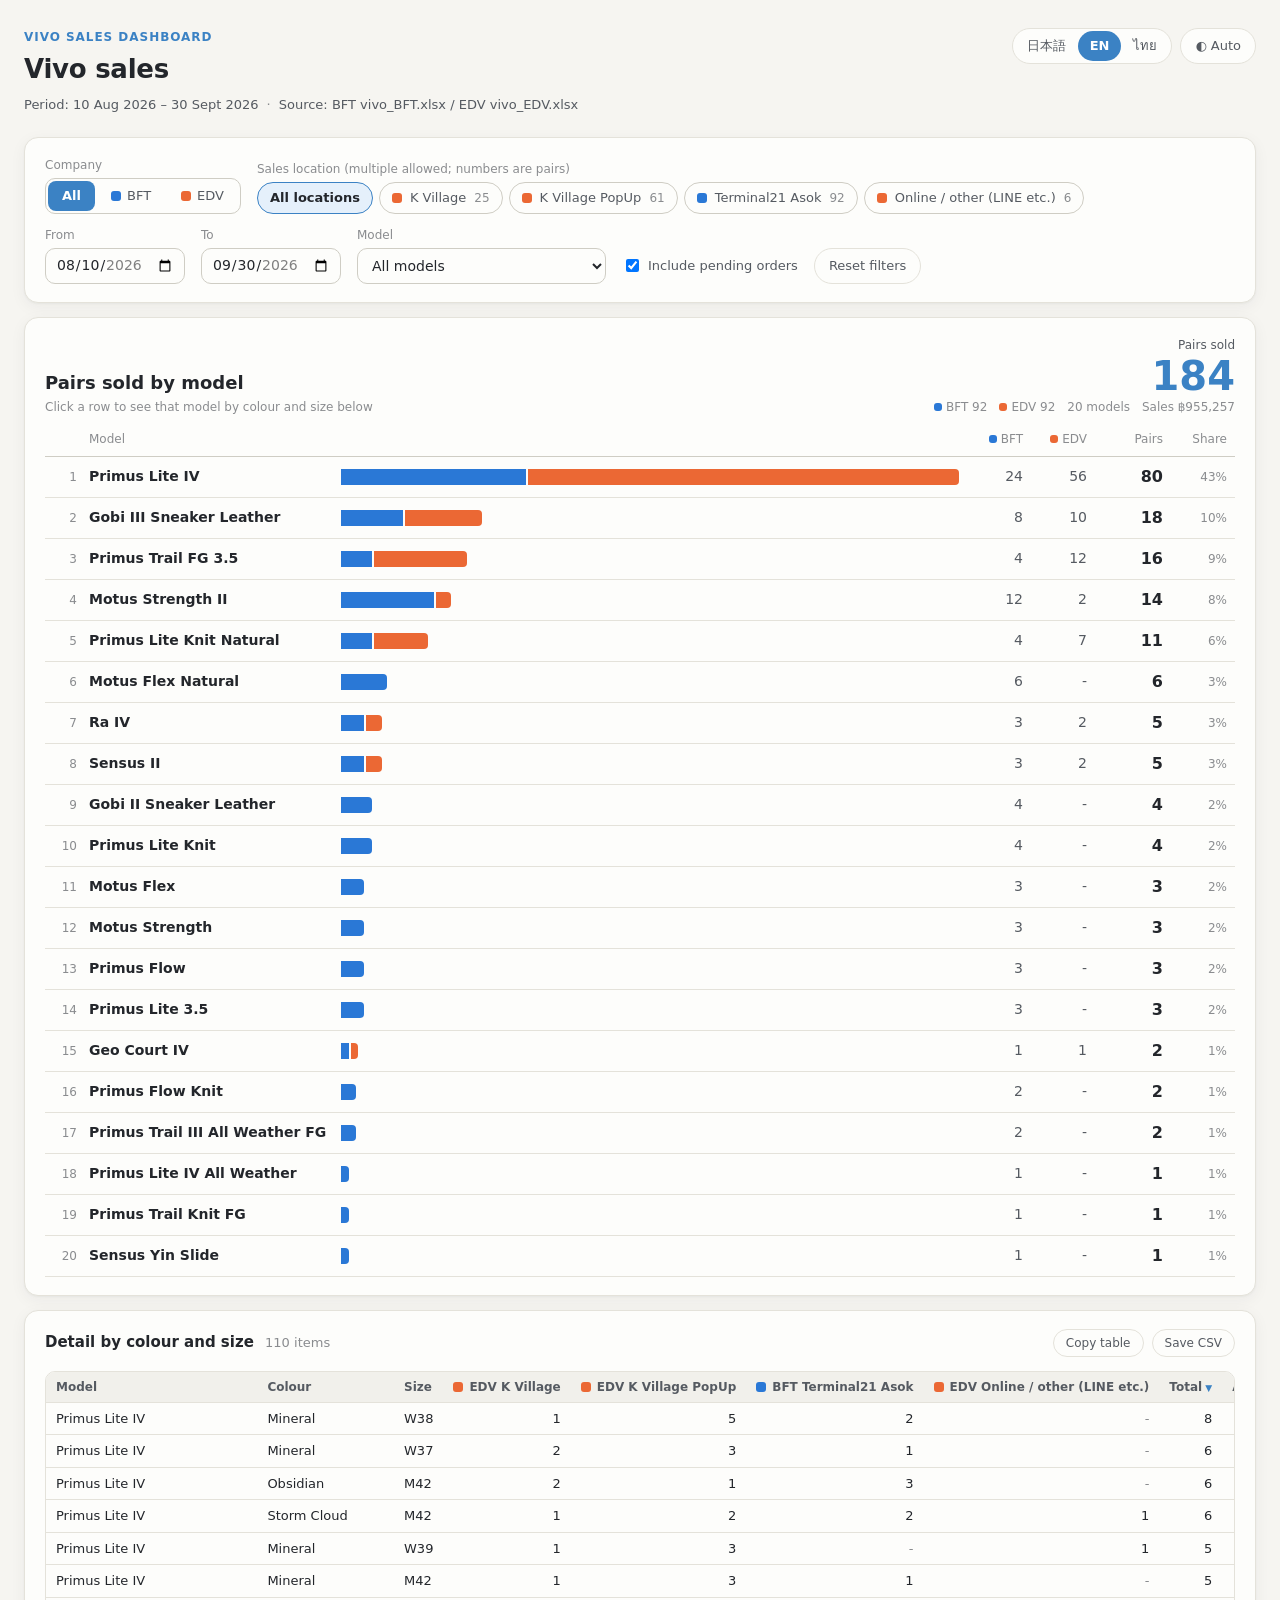
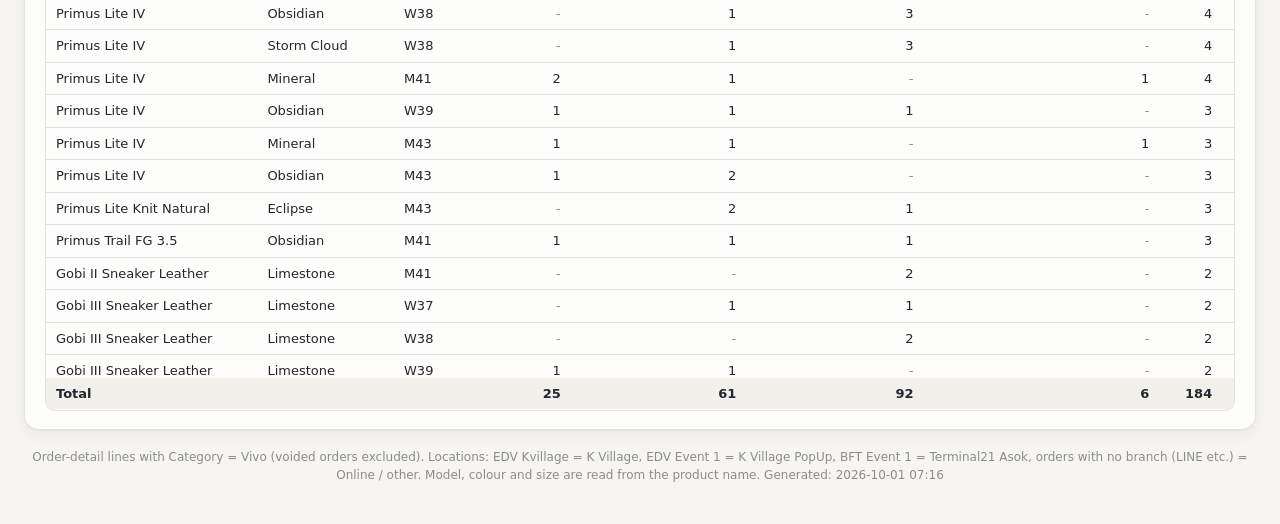
==== commit 9fc5c000: "Name sales locations by venue and filter by location directly EDV Kvillage is K Village, EDV Event 1" ====
--- a/src/vivo.html
+++ b/src/vivo.html
@@ -39,14 +39,9 @@
             <button type="button" data-v="EDV"><i class="sw" data-co="EDV"></i>EDV</button>
           </div>
         </div>
-        <div class="vf-group">
-          <span class="vf-label" data-i18n="f.type"></span>
-          <div class="seg" id="segType">
-            <button type="button" data-v="" data-i18n="all"></button>
-            <button type="button" data-v="store" data-i18n="type.store"></button>
-            <button type="button" data-v="event" data-i18n="type.event"></button>
-            <button type="button" data-v="online" data-i18n="type.online"></button>
-          </div>
+        <div class="vf-group vf-locs">
+          <span class="vf-label"><span data-i18n="f.loc"></span> <span class="hint" data-i18n="f.locHint"></span></span>
+          <div class="loc-chips" id="locChips"></div>
         </div>
         <label class="vf-group">
           <span class="vf-label" data-i18n="f.from"></span>
@@ -62,10 +57,6 @@
         </label>
         <label class="check-toggle"><input type="checkbox" id="incPending" checked> <span data-i18n="f.pending"></span></label>
         <button id="reset" class="ghost" type="button" data-i18n="reset"></button>
-      </div>
-      <div class="vf-group vf-locs">
-        <span class="vf-label"><span data-i18n="f.loc"></span> <span class="hint" data-i18n="f.locHint"></span></span>
-        <div class="loc-chips" id="locChips"></div>
       </div>
     </section>
 
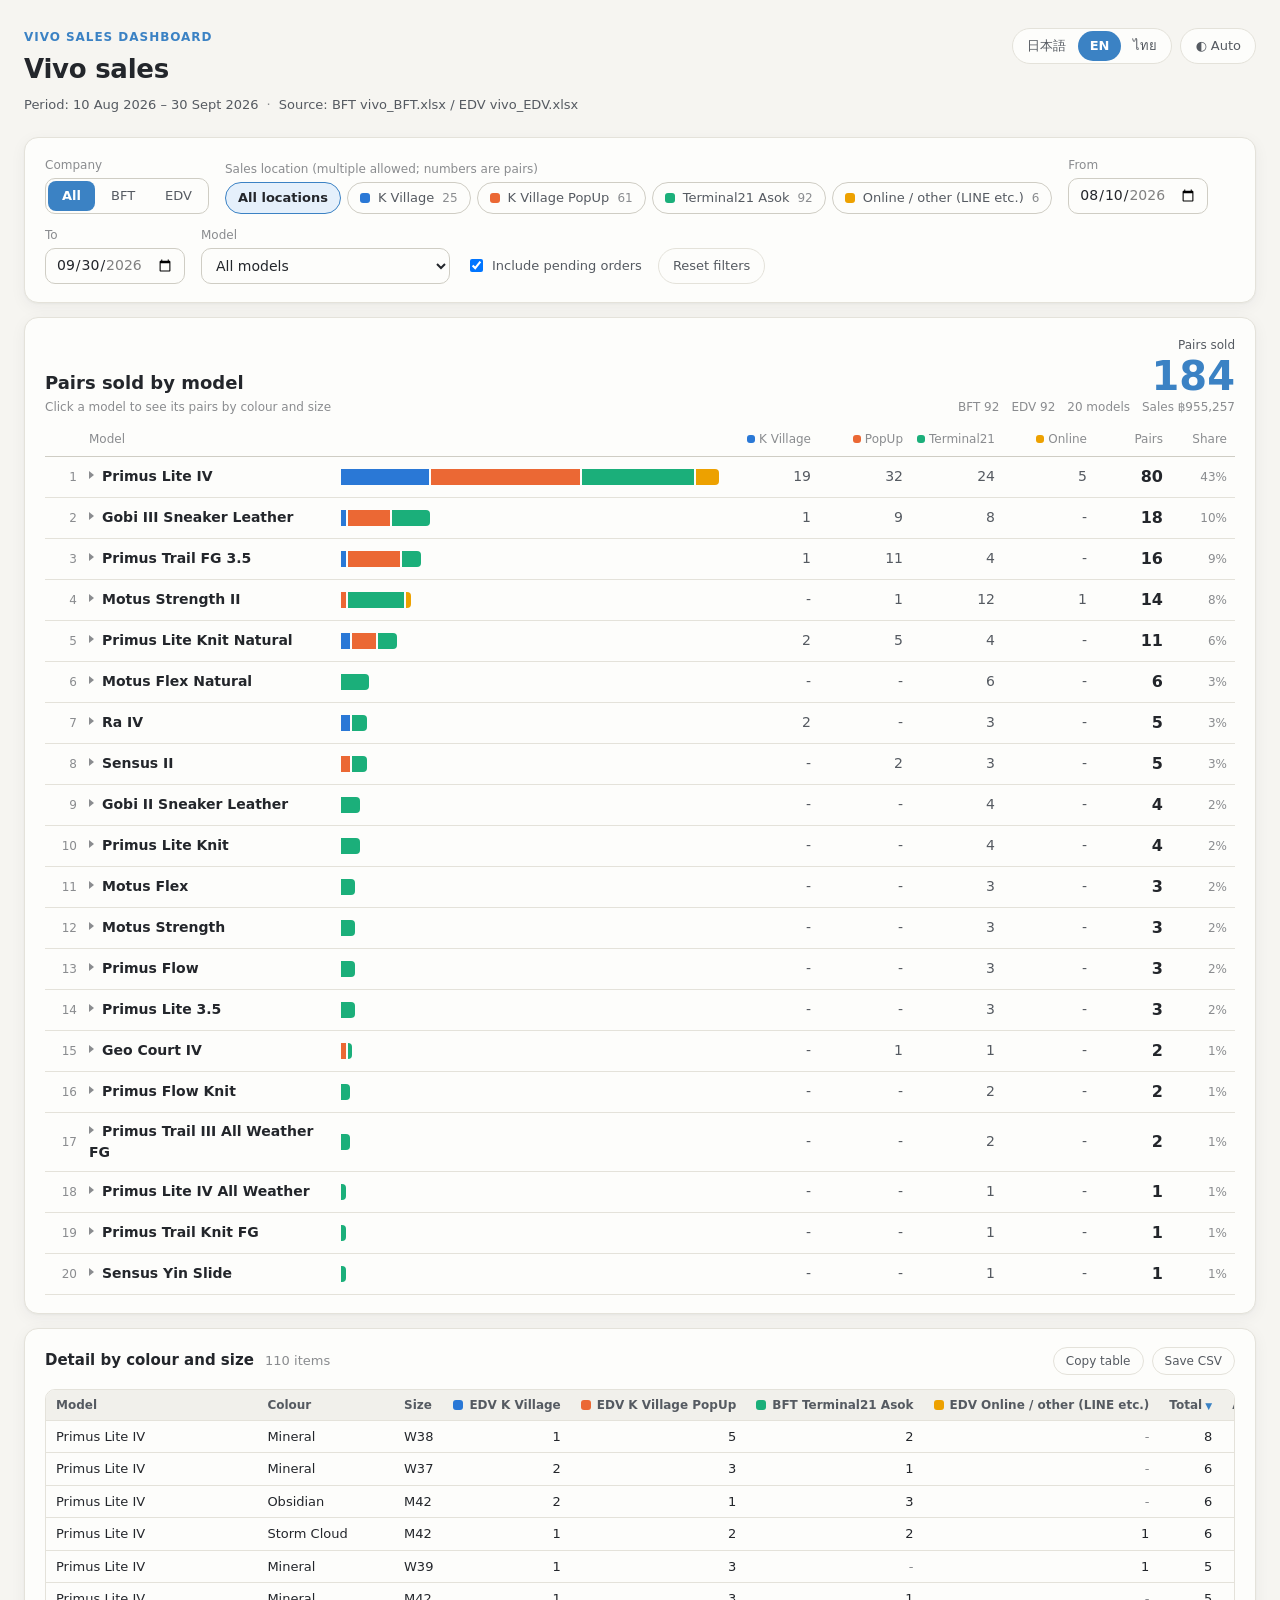
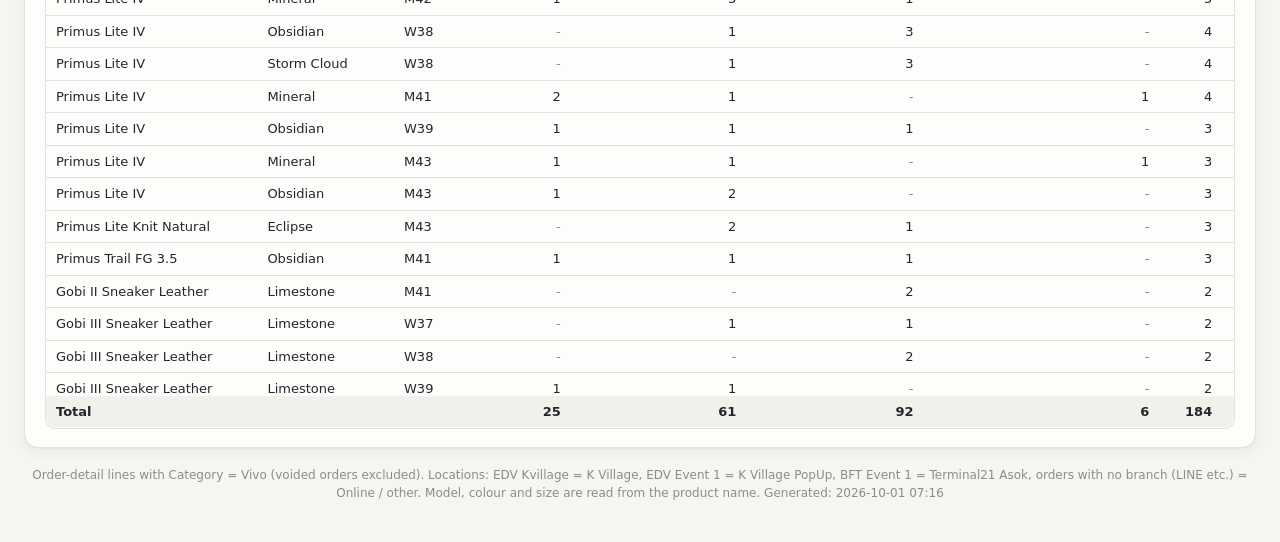
==== commit aae1fd24: "Color the model list by sales location instead of company K Village, K Village PopUp, Terminal21 Aso" ====
--- a/src/vivo.html
+++ b/src/vivo.html
@@ -35,8 +35,8 @@
           <span class="vf-label" data-i18n="f.company"></span>
           <div class="seg" id="segCompany">
             <button type="button" data-v="" data-i18n="all"></button>
-            <button type="button" data-v="BFT"><i class="sw" data-co="BFT"></i>BFT</button>
-            <button type="button" data-v="EDV"><i class="sw" data-co="EDV"></i>EDV</button>
+            <button type="button" data-v="BFT">BFT</button>
+            <button type="button" data-v="EDV">EDV</button>
           </div>
         </div>
         <div class="vf-group vf-locs">
--- a/src/vivo.css
+++ b/src/vivo.css
@@ -1,13 +1,12 @@
 /* Vivo 販売ダッシュボード (vivo.html)。基本の配色・部品は style.css を使う */
-:root { --co-bft: #2a78d6; --co-edv: #eb6834; }
+/* 販売場所の色 (K Village / K Village PopUp / Terminal21 Asok / オンライン の順。並びは vivo.json の locations の順) */
+:root { --s1: #2a78d6; --s2: #eb6834; --s3: #1baf7a; --s4: #eda100; --s5: #e87ba4; --s6: #4a3aa7; }
 @media (prefers-color-scheme: dark) {
-  :root:not([data-theme="light"]) { --co-bft: #3987e5; --co-edv: #d95926; }
+  :root:not([data-theme="light"]) { --s1: #3987e5; --s2: #d95926; --s3: #199e70; --s4: #c98500; --s5: #d55181; --s6: #9085e9; }
 }
-:root[data-theme="dark"] { --co-bft: #3987e5; --co-edv: #d95926; }
+:root[data-theme="dark"] { --s1: #3987e5; --s2: #d95926; --s3: #199e70; --s4: #c98500; --s5: #d55181; --s6: #9085e9; }
 
 .sw { display: inline-block; width: 10px; height: 10px; border-radius: 3px; margin-right: 6px; vertical-align: -1px; flex: none; }
-.sw[data-co="BFT"] { background: var(--co-bft); }
-.sw[data-co="EDV"] { background: var(--co-edv); }
 
 /* フィルター */
 .vf { margin-bottom: 14px; display: flex; flex-direction: column; gap: 14px; }
@@ -24,7 +23,6 @@
 }
 .seg button:hover { background: var(--surface-2); color: var(--ink); }
 .seg button[aria-pressed="true"] { background: var(--accent); color: #fff; font-weight: 600; }
-.seg button[aria-pressed="true"] .sw { box-shadow: 0 0 0 2px #fff; }
 .loc-chips { display: flex; flex-wrap: wrap; gap: 6px; }
 .loc-chip {
   display: inline-flex; align-items: center; gap: 2px; cursor: pointer; font-size: 13px;
@@ -52,26 +50,43 @@
 .mlist { display: flex; flex-direction: column; }
 .mrow {
   display: grid; align-items: center; gap: 4px 12px; width: 100%; text-align: left;
-  grid-template-columns: 24px minmax(150px, 240px) minmax(0, 1fr) repeat(var(--co-cols), 52px) 64px 52px;
+  grid-template-columns: 24px minmax(150px, 240px) minmax(0, 1fr) repeat(var(--co-cols), 80px) 64px 52px;
   padding: 8px 8px; border: 0; border-bottom: 1px solid var(--line); background: none; font-size: 14px; cursor: pointer; border-radius: 0;
 }
-.mlist.cols-2 { --co-cols: 2; }
-.mlist.cols-0 { --co-cols: 0; }
-.mlist.cols-0 .mrow { grid-template-columns: 24px minmax(150px, 240px) minmax(0, 1fr) 64px 52px; }
+.mlist { --co-cols: 0; }
 .mrow:hover { background: var(--surface-2); }
 .mrow:focus-visible { outline: 2px solid var(--accent); outline-offset: -2px; }
 .mrow.active { background: var(--accent-soft); }
 .mrow.mhead { cursor: default; font-size: 12px; color: var(--muted); padding-top: 0; border-bottom-color: var(--line-strong); }
 .mrow.mhead:hover { background: none; }
+.mchev { display: inline-block; width: 0; height: 0; margin-right: 8px; vertical-align: 2px;
+  border-left: 5px solid var(--muted); border-top: 4px solid transparent; border-bottom: 4px solid transparent; transition: transform .15s; }
+.mrow.open .mchev { transform: rotate(90deg); border-left-color: var(--accent); }
+.mrow.open { background: var(--accent-soft); border-bottom-color: transparent; }
+@media (prefers-reduced-motion: reduce) { .mchev { transition: none; } }
+
+/* モデルの内訳 (カラー × サイズ) */
+.mdetail { padding: 4px 8px 14px 44px; border-bottom: 1px solid var(--line); background: var(--accent-soft); }
+.mmatrix-wrap { overflow-x: auto; background: var(--surface); border: 1px solid var(--line); border-radius: 10px; }
+.mmatrix { border-collapse: collapse; font-size: 13px; min-width: 100%; }
+.mmatrix th, .mmatrix td { padding: 6px 10px; border-bottom: 1px solid var(--line); white-space: nowrap; text-align: left; }
+.mmatrix thead th { font-size: 12px; color: var(--ink-2); font-weight: 600; background: var(--surface-2); }
+.mmatrix tbody th { font-weight: 600; }
+.mmatrix .num { text-align: right; font-variant-numeric: tabular-nums; }
+.mmatrix tbody td.num:not(.tot):not(.zero) { background: color-mix(in srgb, var(--accent) calc(var(--h) * .35), transparent); }
+.mmatrix .tot { font-weight: 700; }
+.mmatrix tr > th:first-child { position: sticky; left: 0; z-index: 1; background: var(--surface); }
+.mmatrix thead tr > th:first-child, .mmatrix tfoot tr > th:first-child { background: var(--surface-2); }
+.mmatrix tfoot th, .mmatrix tfoot td { font-weight: 700; background: var(--surface-2); border-bottom: 0; }
+
 .mrank { color: var(--muted); font-size: 12px; text-align: right; font-variant-numeric: tabular-nums; }
 .mname { font-weight: 600; min-width: 0; overflow-wrap: anywhere; }
 .mbar { display: flex; gap: 2px; height: 16px; min-width: 0; }
 .mfill { display: block; height: 100%; min-width: 3px; }
 .mfill:last-child { border-radius: 0 4px 4px 0; }
-.mfill[data-co="BFT"] { background: var(--co-bft); }
-.mfill[data-co="EDV"] { background: var(--co-edv); }
 .mnum { text-align: right; font-variant-numeric: tabular-nums; white-space: nowrap; }
 .mnum .sw { width: 8px; height: 8px; margin-right: 4px; vertical-align: 0; }
+.co-h { overflow: hidden; text-overflow: ellipsis; }
 .co-n { color: var(--ink-2); }
 .mqty { font-weight: 700; font-size: 16px; }
 .mshare { color: var(--muted); font-size: 12px; }
@@ -99,11 +114,15 @@
   .mtotal { text-align: left; }
   .mtotal-value { font-size: 32px; }
   /* スマホ: 棒はモデル名の下に全幅で表示し、割合列は省く */
-  .mrow, .mlist.cols-0 .mrow { grid-template-columns: 20px minmax(0, 1fr) repeat(var(--co-cols), 40px) 48px; }
+  .mrow { grid-template-columns: 20px minmax(0, 1fr) repeat(var(--co-cols), 30px) 40px; }
+  .co-n { font-size: 12px; }
+  .mrow.mhead .co-h { font-size: 0; }  /* 見出しは色の印だけ */
+  .mrow.mhead .co-h .sw { margin: 0; }
   .mbar { grid-column: 2 / -1; grid-row: 2; height: 10px; }
   .mrow.mhead .mbar, .mrow.mhead > span:nth-child(3) { display: none; }
   .mshare { display: none; }
   .mqty { font-size: 15px; }
   .mname { font-size: 13px; }
+  .mdetail { padding: 4px 4px 12px; }
   .mrow { gap: 4px 8px; padding: 8px 4px; }
 }
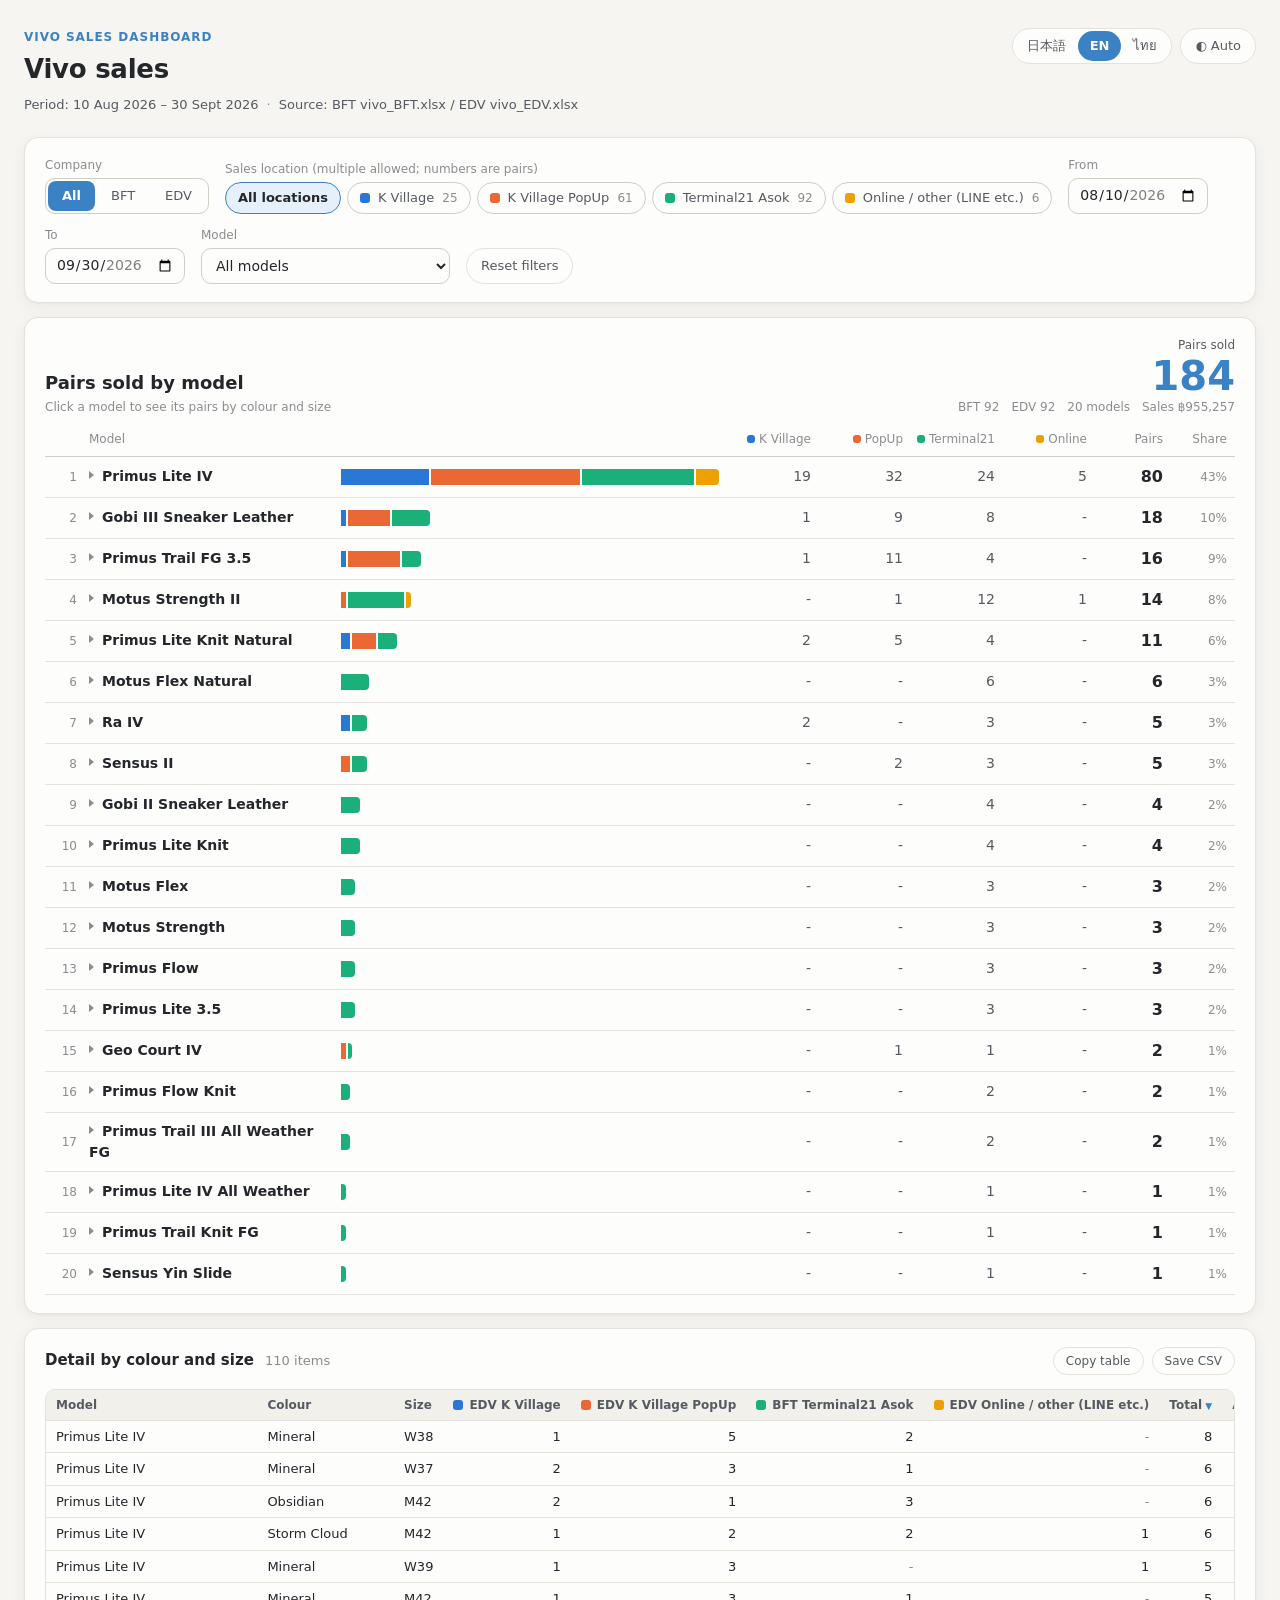
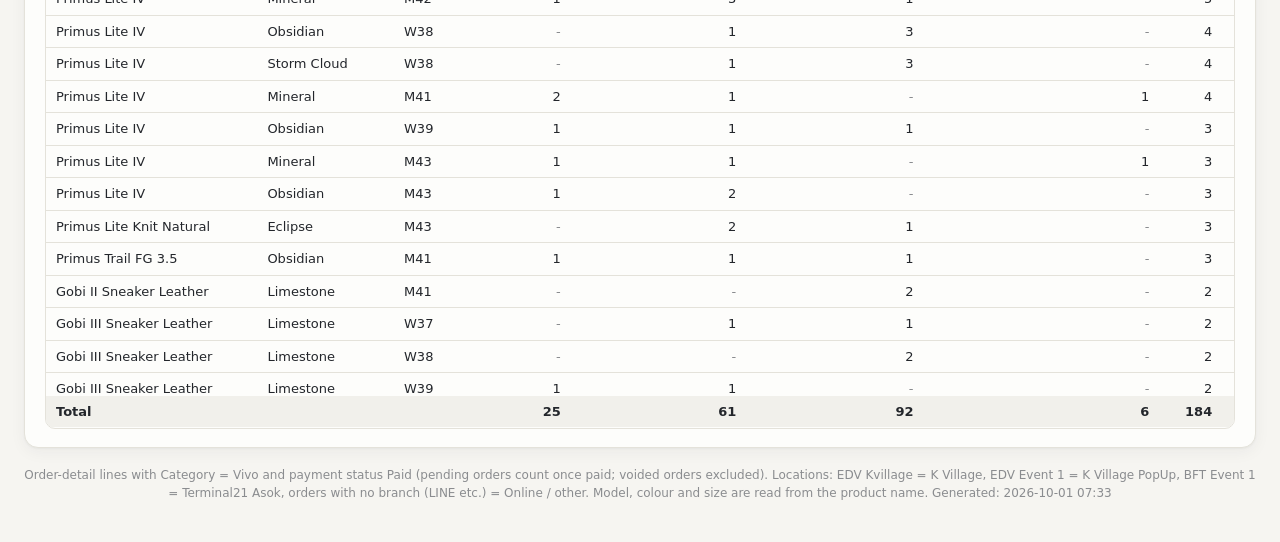
==== commit b08b40f0: "Count sales by payment status Paid and drop the pending toggle Lines are included when Payment statu" ====
--- a/src/vivo.html
+++ b/src/vivo.html
@@ -55,7 +55,6 @@
           <span class="vf-label" data-i18n="f.model"></span>
           <select id="fModel" class="vf-input"></select>
         </label>
-        <label class="check-toggle"><input type="checkbox" id="incPending" checked> <span data-i18n="f.pending"></span></label>
         <button id="reset" class="ghost" type="button" data-i18n="reset"></button>
       </div>
     </section>
